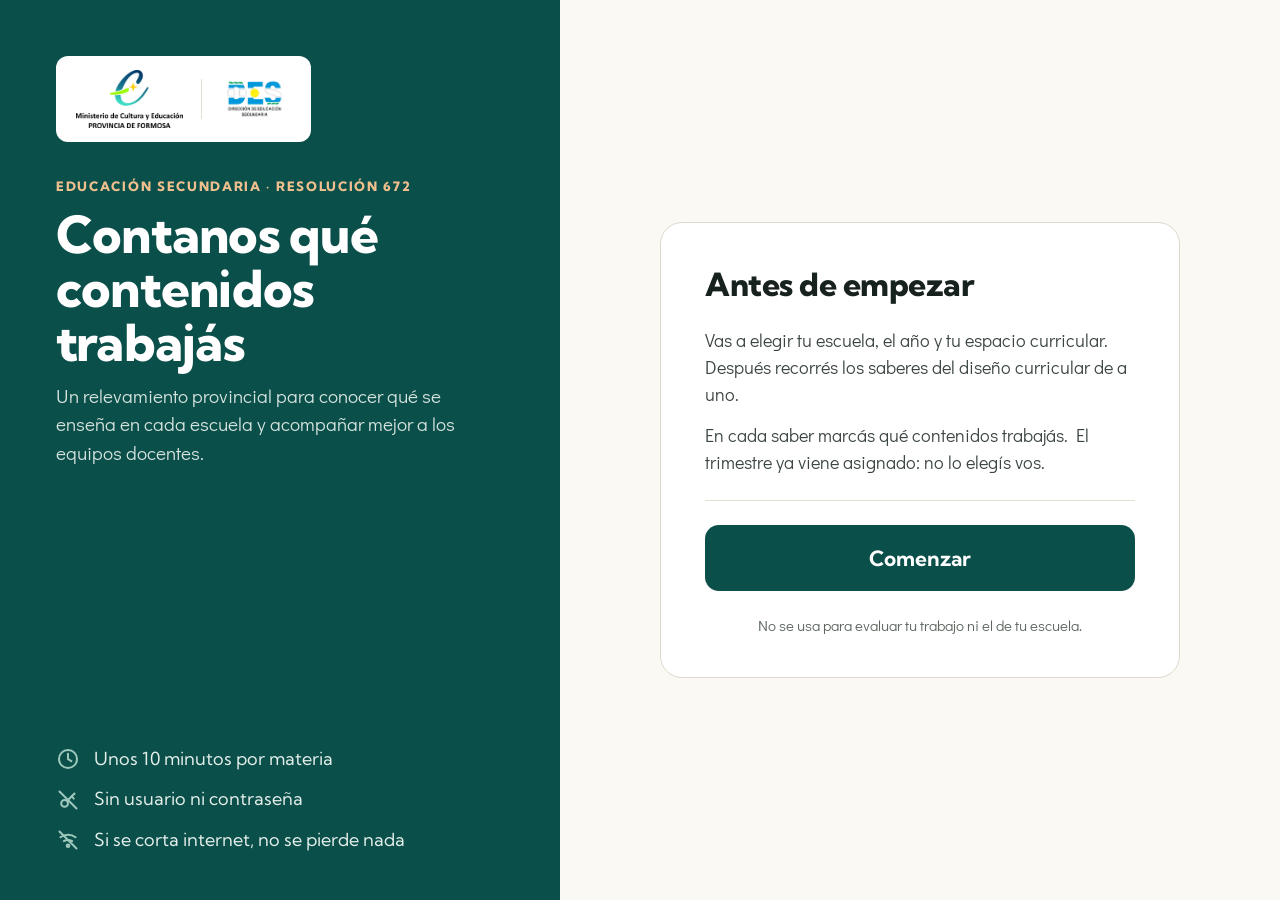
==== index.html @ 185cf093 "Formulario del docente: flujo completo, sistema visual y envío a Supabase Trece pantallas en HTML/CS" ====
<!doctype html>
<html lang="es">
<head>
  <meta charset="utf-8">
  <meta name="viewport" content="width=device-width, initial-scale=1, viewport-fit=cover">
  <meta name="theme-color" content="#0B4F4A">
  <meta name="description" content="Relevamiento curricular del Ciclo Básico — Provincia de Formosa. Contanos qué contenidos trabajás en tu materia.">
  <title>Relevamiento curricular — Formosa</title>
  <link rel="stylesheet" href="assets/estilos.css">
</head>
<body>
  <main id="app" aria-live="polite">
    <div class="cargando">Cargando el diseño curricular…</div>
  </main>

  <noscript>
    <div class="cargando">Para completar el relevamiento hay que tener JavaScript activado en el navegador.</div>
  </noscript>

  <script src="assets/normalizar.js"></script>
  <script src="assets/catalogo.js"></script>
  <script src="assets/supabase.js"></script>
  <script src="assets/formulario.js"></script>
</body>
</html>
---- assets/estilos.css ----
/* ============================================================================
   Relevamiento Curricular — Formosa · Estilos compartidos
   Sistema visual tomado del canvas de diseño: tres tipografías, tres trabajos.
   Pensado para pantallas viejas y para usarse afuera, con sol.
   ============================================================================ */

/* ---------- Tipografías embebidas (se ven igual sin conexión) ---------- */

@font-face {
  font-family: 'Kumbh Sans';
  src: url(fuentes/kumbh-sans-latin.woff2) format('woff2');
  font-weight: 100 900;
  font-style: normal;
  font-display: swap;
  unicode-range: U+0000-00FF, U+0131, U+0152-0153, U+02BB-02BC, U+02C6, U+02DA, U+02DC, U+0304, U+0308, U+0329, U+2000-206F, U+20AC, U+2122, U+2191, U+2193, U+2212, U+2215, U+FEFF, U+FFFD;
}
@font-face {
  font-family: 'Kumbh Sans';
  src: url(fuentes/kumbh-sans-latin-ext.woff2) format('woff2');
  font-weight: 100 900;
  font-style: normal;
  font-display: swap;
  unicode-range: U+0100-02BA, U+02BD-02C5, U+02C7-02CC, U+02CE-02D7, U+02DD-02FF, U+0304, U+0308, U+0329, U+1D00-1DBF, U+1E00-1E9F, U+1EF2-1EFF, U+2020, U+20A0-20AB, U+20AD-20C0, U+2113, U+2C60-2C7F, U+A720-A7FF;
}
@font-face {
  font-family: 'Didact Gothic';
  src: url(fuentes/didact-gothic-latin.woff2) format('woff2');
  font-weight: 400;
  font-style: normal;
  font-display: swap;
  unicode-range: U+0000-00FF, U+0131, U+0152-0153, U+02BB-02BC, U+02C6, U+02DA, U+02DC, U+0304, U+0308, U+0329, U+2000-206F, U+20AC, U+2122, U+2191, U+2193, U+2212, U+2215, U+FEFF, U+FFFD;
}
@font-face {
  font-family: 'Didact Gothic';
  src: url(fuentes/didact-gothic-latin-ext.woff2) format('woff2');
  font-weight: 400;
  font-style: normal;
  font-display: swap;
  unicode-range: U+0100-02BA, U+02BD-02C5, U+02C7-02CC, U+02CE-02D7, U+02DD-02FF, U+0304, U+0308, U+0329, U+1D00-1DBF, U+1E00-1E9F, U+1EF2-1EFF, U+2020, U+20A0-20AB, U+20AD-20C0, U+2113, U+2C60-2C7F, U+A720-A7FF;
}
@font-face {
  font-family: 'Noto Serif Ahom';
  src: url(fuentes/noto-serif-ahom-latin.woff2) format('woff2');
  font-weight: 400;
  font-style: normal;
  font-display: swap;
  unicode-range: U+0000-00FF, U+0131, U+0152-0153, U+02BB-02BC, U+02C6, U+02DA, U+02DC, U+0304, U+0308, U+0329, U+2000-206F, U+20AC, U+2122, U+2191, U+2193, U+2212, U+2215, U+FEFF, U+FFFD;
}
@font-face {
  font-family: 'Noto Serif Ahom';
  src: url(fuentes/noto-serif-ahom-latin-ext.woff2) format('woff2');
  font-weight: 400;
  font-style: normal;
  font-display: swap;
  unicode-range: U+0100-02BA, U+02BD-02C5, U+02C7-02CC, U+02CE-02D7, U+02DD-02FF, U+0304, U+0308, U+0329, U+1D00-1DBF, U+1E00-1E9F, U+1EF2-1EFF, U+2020, U+20A0-20AB, U+20AD-20C0, U+2113, U+2C60-2C7F, U+A720-A7FF;
}

/* ---------- Tokens ---------- */

:root {
  /* Color */
  --verde: #0B4F4A;            /* barra superior, botón principal, selección */
  --verde-profundo: #083A36;   /* presionado y foco */
  --verde-suave: #E9F0ED;      /* fondos de contexto */
  --verde-suave-2: #E9F1EE;
  --verde-medio: #9FC2BA;      /* tramo completado */
  --verde-texto: #123A33;
  --ladrillo: #B14A12;         /* solo para lo que viene del diseño curricular */
  --ocre: #7A4E00;             /* lo que agrega el docente */
  --ocre-fondo: #FBEFD2;
  --ocre-borde: #DFC489;
  --ocre-ficha: #FFFDF5;
  --ocre-fila: #FDF6E6;
  --papel: #FBF9F4;            /* fondo de todas las pantallas */
  --blanco: #FFFFFF;           /* tarjetas */
  --tinta: #17211E;            /* texto principal */
  --tinta-2: #3B453F;          /* texto de explicaciones */
  --gris: #5C665F;             /* ayuda, 5,7:1 sobre papel */
  --gris-2: #4A544E;
  --borde: #DED9CC;
  --borde-suave: #E6E1D4;
  --borde-campo: #D3CDBF;
  --pista: #E4DFD3;            /* pista de la barra de progreso y separadores */
  --separador: #E3DFD3;
  --linea: #F0ECE1;
  --linea-2: #EDE8DC;
  --crema: #F3F0E7;
  --crema-2: #F4F1E8;
  --crema-3: #F6F3EA;
  --crema-4: #F1EEE5;
  --resaltado: #FBE6C4;
  --velo: rgba(18, 28, 25, 0.62);
  --cabecera-etiqueta: #EFC08E;
  --cabecera-bajada: #D5E3DE;
  --cabecera-sub: #C9DCD6;

  /* Tipografía */
  --ui: 'Kumbh Sans', 'Segoe UI', system-ui, sans-serif;
  --texto: 'Didact Gothic', 'Segoe UI', system-ui, sans-serif;
  --serif: 'Noto Serif Ahom', Georgia, serif;

  /* Medidas */
  --radio: 14px;
  --radio-campo: 12px;
  --toque: 44px;
  --lateral: 24px;
}

/* ---------- Base ---------- */

*, *::before, *::after { box-sizing: border-box; }

html { -webkit-text-size-adjust: 100%; }

body {
  margin: 0;
  min-height: 100vh;
  min-height: 100dvh;
  background: var(--papel);
  color: var(--tinta);
  font-family: var(--ui);
  font-size: 17px;
  line-height: 1.35;
  -webkit-font-smoothing: antialiased;
}

a { color: var(--verde); }
a:hover { color: var(--verde-profundo); }

button, input, select {
  font-family: inherit;
  color: inherit;
}

h1, h2, h3, p { margin: 0; }

strong { font-weight: 700; }

/* Foco visible con teclado, discreto con el dedo */
:focus-visible {
  outline: 3px solid var(--verde-profundo);
  outline-offset: 2px;
}
:focus:not(:focus-visible) { outline: none; }

.oculto-visual {
  position: absolute;
  width: 1px;
  height: 1px;
  overflow: hidden;
  clip: rect(0 0 0 0);
  white-space: nowrap;
}

/* ---------- Estructura de pantalla ---------- */

#app {
  min-height: 100vh;
  min-height: 100dvh;
  display: flex;
  flex-direction: column;
}

.pantalla {
  flex-grow: 1;
  display: flex;
  flex-direction: column;
  width: 100%;
  background: var(--papel);
}

.cuerpo {
  flex-grow: 1;
  display: flex;
  flex-direction: column;
  gap: 18px;
  padding: 8px var(--lateral) 26px;
  width: 100%;
}

.espaciador { flex-grow: 1; }

.columna { display: flex; flex-direction: column; }
.columna--10 { gap: 10px; }
.columna--12 { gap: 12px; }
.columna--14 { gap: 14px; }
.columna--16 { gap: 16px; }
.columna--18 { gap: 18px; }
.columna--20 { gap: 20px; }
.columna--22 { gap: 22px; }

/* ---------- Cabecera institucional ---------- */

.cabecera {
  display: flex;
  align-items: center;
  gap: 11px;
  height: 48px;
  padding: 0 18px;
  background: var(--blanco);
  border-bottom: 2px solid var(--verde);
  flex-shrink: 0;
}
.cabecera__marca { display: flex; align-items: center; gap: 11px; min-width: 0; }
.cabecera__logo { height: 30px; width: auto; display: block; }
.cabecera__logo--secundaria { height: 22px; }
.cabecera__separador { width: 1px; height: 22px; background: var(--separador); }
.cabecera__rotulo {
  margin-left: auto;
  font-size: 10px;
  font-weight: 700;
  letter-spacing: 0.11em;
  color: var(--gris);
  text-transform: uppercase;
  white-space: nowrap;
}
.cabecera__contexto { display: none; }

/* Subcabecera: volver + paso */
.subcabecera {
  display: flex;
  align-items: center;
  justify-content: space-between;
  height: 58px;
  padding: 0 16px 0 12px;
  flex-shrink: 0;
}
.volver {
  display: inline-flex;
  align-items: center;
  gap: 6px;
  height: var(--toque);
  padding: 0 8px;
  border: none;
  border-radius: 10px;
  background: transparent;
  color: var(--verde);
  font-size: 17px;
  font-weight: 700;
  cursor: pointer;
}
.volver:active { color: var(--verde-profundo); }
.paso {
  font-size: 15px;
  font-weight: 600;
  color: var(--gris);
}

/* ---------- Tipografía ---------- */

.titulo {
  font-family: var(--ui);
  font-size: 30px;
  font-weight: 800;
  line-height: 1.12;
  letter-spacing: -0.015em;
  text-wrap: pretty;
}
.titulo--28 { font-size: 28px; line-height: 1.14; }
.titulo--29 { font-size: 29px; }
.titulo--grande { font-size: 41.5px; line-height: 1.05; letter-spacing: -0.01em; }
.titulo--grande-2 { font-size: 39.5px; line-height: 1.05; }

.subtitulo {
  font-family: var(--ui);
  font-size: 24.5px;
  font-weight: 800;
  line-height: 1.15;
  letter-spacing: -0.015em;
}

.bajada {
  font-family: var(--texto);
  font-size: 17px;
  line-height: 1.45;
  color: var(--tinta-2);
}
.bajada--16 { font-size: 16.5px; }

.ayuda {
  font-family: var(--texto);
  font-size: 15px;
  line-height: 1.45;
  color: var(--gris);
}
.ayuda--centrada { text-align: center; }
.ayuda--14 { font-size: 14.5px; line-height: 1.4; }

.etiqueta {
  font-family: var(--ui);
  font-size: 11.5px;
  font-weight: 800;
  letter-spacing: 0.12em;
  text-transform: uppercase;
  color: var(--gris);
}
.etiqueta--ladrillo { color: var(--ladrillo); }
.etiqueta--verde { color: var(--verde); letter-spacing: 0.09em; }
.etiqueta--tal-cual { text-transform: none; }
.etiqueta--12 { font-size: 12px; letter-spacing: 0.11em; }

.contexto {
  font-size: 15px;
  font-weight: 600;
  color: var(--gris);
}

.nota-guardado {
  display: flex;
  align-items: center;
  justify-content: center;
  gap: 7px;
  font-size: 14px;
  color: var(--gris);
  text-align: center;
}
.nota-guardado svg { flex-shrink: 0; }
.nota-guardado span { text-wrap: balance; }

/* ---------- Botones ---------- */

.boton {
  display: flex;
  align-items: center;
  justify-content: center;
  gap: 10px;
  width: 100%;
  border: none;
  border-radius: var(--radio);
  font-family: var(--ui);
  font-weight: 700;
  text-decoration: none;
  cursor: pointer;
  -webkit-tap-highlight-color: transparent;
  transition: background-color .12s, color .12s, border-color .12s;
}
.boton:disabled { cursor: progress; opacity: .75; }

.boton--primario {
  height: 68px;
  background: var(--verde);
  color: var(--blanco);
  font-size: 22px;
}
.boton--primario:hover { background: var(--verde-profundo); color: var(--blanco); }
.boton--primario:active { background: var(--verde-profundo); }
.boton--primario.boton--21 { font-size: 21px; }
.boton--primario.boton--66 { height: 66px; font-size: 20px; }

.boton--secundario {
  height: 62px;
  background: var(--blanco);
  border: 2px solid var(--verde);
  color: var(--verde);
  font-size: 19px;
}
.boton--secundario:hover { background: var(--verde-suave); color: var(--verde-profundo); }
.boton--secundario:active { background: var(--verde-suave); }

.boton--terciario {
  height: 62px;
  background: var(--blanco);
  border: 1.5px solid var(--borde-campo);
  color: var(--tinta-2);
  font-size: 19px;
}
.boton--terciario:hover { background: var(--crema-4); }

.boton--enlace {
  height: 48px;
  background: transparent;
  color: var(--verde);
  font-size: 17px;
  text-decoration: underline;
  text-underline-offset: 4px;
}
.boton--enlace:hover { color: var(--verde-profundo); }

.enlace {
  display: inline-flex;
  align-items: center;
  height: var(--toque);
  padding: 0;
  border: none;
  background: transparent;
  color: var(--verde);
  font-family: var(--ui);
  font-size: 16px;
  font-weight: 700;
  text-decoration: underline;
  text-underline-offset: 4px;
  cursor: pointer;
  flex-shrink: 0;
}

/* Botón de opción con subtexto (confirmación) */
.boton-opcion {
  display: flex;
  align-items: center;
  gap: 14px;
  width: 100%;
  padding: 16px 18px;
  border-radius: var(--radio);
  border: none;
  text-align: left;
  cursor: pointer;
  font-family: var(--ui);
}
.boton-opcion__textos { display: flex; flex-direction: column; gap: 3px; flex-grow: 1; }
.boton-opcion__titulo { font-size: 20px; font-weight: 700; }
.boton-opcion__sub { font-size: 14.5px; }
.boton-opcion--primario { background: var(--verde); color: var(--blanco); }
.boton-opcion--primario .boton-opcion__sub { color: var(--cabecera-sub); }
.boton-opcion--primario:hover { background: var(--verde-profundo); }
.boton-opcion--secundario { background: var(--blanco); border: 2px solid var(--verde); color: var(--verde); }
.boton-opcion--secundario .boton-opcion__sub { color: var(--tinta-2); }
.boton-opcion--secundario:hover { background: var(--verde-suave); }
.boton-opcion svg { flex-shrink: 0; }

/* ---------- Campos ---------- */

.campo { display: flex; flex-direction: column; gap: 8px; }
.campo--10 { gap: 10px; }
.campo__etiqueta {
  font-size: 16px;
  font-weight: 700;
  color: var(--tinta-2);
}
.campo__etiqueta--grande {
  font-size: 20px;
  line-height: 1.25;
  color: var(--tinta);
}

.entrada {
  width: 100%;
  height: 64px;
  border: 2px solid var(--borde-campo);
  border-radius: var(--radio-campo);
  background: var(--blanco);
  padding: 0 16px;
  font-size: 20px;
  color: var(--tinta);
  -webkit-appearance: none;
  appearance: none;
}
.entrada:focus { border-color: var(--verde); outline: none; }
.entrada--select {
  padding-right: 48px;
  background-image: url("data:image/svg+xml,%3Csvg xmlns='http://www.w3.org/2000/svg' width='22' height='22' viewBox='0 0 24 24' fill='none' stroke='%230B4F4A' stroke-width='2.4' stroke-linecap='round' stroke-linejoin='round'%3E%3Cpath d='M6 9l6 6 6-6'/%3E%3C/svg%3E");
  background-repeat: no-repeat;
  background-position: right 14px center;
}

/* Campo con ícono adentro (buscador, contenido) */
.entrada-icono {
  display: flex;
  align-items: center;
  gap: 10px;
  height: 64px;
  border: 2px solid var(--borde-campo);
  border-radius: var(--radio-campo);
  background: var(--blanco);
  padding: 0 14px;
}
.entrada-icono--activa,
.entrada-icono:focus-within { border-color: var(--verde); }
.entrada-icono:focus-within svg { stroke: var(--verde); }
.entrada-icono--con-borrar { padding-right: 8px; }
.entrada-icono--60 { height: 60px; }
.entrada-icono > svg { flex-shrink: 0; }
.entrada-icono__input {
  flex-grow: 1;
  min-width: 0;
  border: none;
  outline: none;
  background: transparent;
  font-size: 20px;
  color: var(--tinta);
  padding: 0;
}
.entrada-icono__input::placeholder { color: var(--gris); opacity: 1; }
.entrada-icono__input--19 { font-size: 19px; }
.entrada-icono__input--18 { font-size: 18px; }
.entrada-icono__input--activa { font-weight: 600; }
.entrada-icono__input::-webkit-search-cancel-button { -webkit-appearance: none; display: none; }

.boton-icono {
  width: var(--toque);
  height: var(--toque);
  flex-shrink: 0;
  display: flex;
  align-items: center;
  justify-content: center;
  border: none;
  border-radius: 10px;
  background: transparent;
  cursor: pointer;
}
.boton-icono--relleno { background: var(--crema-4); }
.boton-icono:hover { background: var(--crema-4); }

.error-campo {
  font-family: var(--texto);
  font-size: 15px;
  line-height: 1.45;
  color: var(--ladrillo);
}

/* ---------- Tarjetas y opciones ---------- */

.tarjeta {
  background: var(--blanco);
  border: 1.5px solid var(--borde);
  border-radius: var(--radio);
  padding: 14px 16px;
}
.tarjeta--suave { border-color: var(--borde-suave); }
.tarjeta--16 { padding: 16px; border-radius: 16px; }

.opcion {
  display: flex;
  align-items: center;
  gap: 12px;
  width: 100%;
  padding: 15px 18px;
  background: var(--blanco);
  border: 1.5px solid var(--borde);
  border-radius: var(--radio);
  color: var(--tinta);
  text-align: left;
  text-decoration: none;
  cursor: pointer;
  font-family: var(--ui);
  -webkit-tap-highlight-color: transparent;
}
.opcion:hover { border-color: var(--verde); }
.opcion:active { background: var(--verde-suave); border-color: var(--verde); }
.opcion--seleccionada { border: 2px solid var(--verde); }
.opcion > svg { flex-shrink: 0; }
.opcion__textos { display: flex; flex-direction: column; gap: 5px; flex-grow: 1; min-width: 0; }
.opcion__titulo { font-size: 19px; font-weight: 700; line-height: 1.2; }
.opcion__titulo--20 { font-size: 20px; }
.opcion__sub { font-size: 14.5px; color: var(--gris); line-height: 1.35; }
.opcion__sub--15 { font-size: 15px; line-height: 1.3; }
.opcion--alta { height: 76px; padding: 0 20px; font-size: 20px; font-weight: 700; }
.opcion--escuela { padding: 16px; }
.opcion--escuela .opcion__titulo { line-height: 1.25; }

.opcion-anio {
  display: flex;
  align-items: center;
  gap: 16px;
  width: 100%;
  height: 100px;
  padding: 0 22px;
  background: var(--blanco);
  border: 1.5px solid var(--borde);
  border-radius: 16px;
  color: var(--tinta);
  cursor: pointer;
  font-family: var(--ui);
  text-align: left;
}
.opcion-anio:hover { border-color: var(--verde); }
.opcion-anio:active { background: var(--verde-suave); }
.opcion-anio__numero {
  font-size: 39.5px;
  font-weight: 800;
  color: var(--verde);
  line-height: 1;
  letter-spacing: -0.015em;
}
.opcion-anio__texto { font-size: 22px; font-weight: 600; }
.opcion-anio > svg { margin-left: auto; flex-shrink: 0; }

.grilla-2 {
  display: grid;
  grid-template-columns: repeat(2, minmax(0, 1fr));
  gap: 10px;
}

.chip-boton {
  display: flex;
  align-items: center;
  justify-content: center;
  height: 56px;
  padding: 0 8px;
  background: var(--blanco);
  border: 1.5px solid var(--borde);
  border-radius: var(--radio-campo);
  font-family: var(--ui);
  font-size: 17px;
  font-weight: 600;
  color: var(--tinta);
  text-align: center;
  line-height: 1.2;
  cursor: pointer;
}
.chip-boton:hover { border-color: var(--verde); }
.chip-boton:active { background: var(--verde-suave); }
.chip-boton--seleccionado { border: 2px solid var(--verde); }
.chip-boton--60 { height: 60px; background: var(--crema-2); }

/* Grupo (Educación Artística) */
.grupo-espacios {
  background: var(--blanco);
  border: 1.5px solid var(--borde);
  border-radius: var(--radio);
  padding: 16px;
}
.grupo-espacios__titulo { font-size: 20px; font-weight: 700; line-height: 1.2; }
.grupo-espacios__sub { font-size: 14.5px; color: var(--gris); margin-top: 4px; margin-bottom: 14px; }

/* Aviso en caja */
.aviso {
  font-family: var(--texto);
  padding: 14px 16px;
  background: var(--crema);
  border-radius: var(--radio-campo);
  font-size: 15px;
  line-height: 1.45;
  color: var(--tinta-2);
}
.aviso--error {
  background: var(--ocre-fondo);
  border: 1.5px solid var(--ocre-borde);
  color: var(--ocre);
}

/* Contexto de escuela (banda verde clara con ícono) */
.banda-contexto {
  display: flex;
  align-items: center;
  gap: 10px;
  padding: 12px 14px;
  background: var(--verde-suave);
  border-radius: var(--radio-campo);
  font-size: 15px;
  font-weight: 600;
  line-height: 1.3;
  color: var(--verde-texto);
}
.banda-contexto svg { flex-shrink: 0; }

/* ---------- Bienvenida ---------- */

.bienvenida__hero {
  background: var(--verde);
  color: var(--blanco);
  padding: 26px 24px 30px;
  display: flex;
  flex-direction: column;
  gap: 22px;
  flex-shrink: 0;
}
.bienvenida__logos {
  display: flex;
  align-items: center;
  gap: 14px;
  align-self: flex-start;
  background: var(--blanco);
  border-radius: 12px;
  padding: 12px 16px;
}
.bienvenida__logos img { height: 50px; width: auto; display: block; }
.bienvenida__logos img.logo--secundaria { height: 40px; }
.bienvenida__logos .cabecera__separador { height: 34px; }
.bienvenida__etiqueta { color: var(--cabecera-etiqueta); letter-spacing: 0.12em; }
.bienvenida__titulo {
  font-size: 32px;
  font-weight: 800;
  line-height: 1.1;
  letter-spacing: -0.015em;
  text-wrap: pretty;
}
.bienvenida__bajada { color: var(--cabecera-bajada); }
.bienvenida__cuerpo { padding: 26px 24px; gap: 24px; }
.bienvenida__items { display: flex; flex-direction: column; gap: 16px; }
.bienvenida__item { display: flex; align-items: center; gap: 14px; font-size: 17px; line-height: 1.35; }
.bienvenida__icono {
  width: 46px;
  height: 46px;
  border-radius: 50%;
  background: #E3EDE9;
  display: flex;
  align-items: center;
  justify-content: center;
  flex-shrink: 0;
}
.bienvenida__panel { display: none; }

/* ---------- Escuela ---------- */

.contador-resultados { font-size: 15px; color: var(--gris); }
.resultados { display: flex; flex-direction: column; gap: 10px; }
.resultados__departamento { margin-top: 6px; }
.resultados__departamento:first-child { margin-top: 0; }
mark.coincidencia {
  background: var(--resaltado);
  color: var(--tinta);
  border-radius: 3px;
  padding: 0 2px;
}

/* ---------- Progreso ---------- */

.progreso { display: flex; flex-direction: column; gap: 7px; }
.progreso__fila {
  display: flex;
  align-items: baseline;
  justify-content: space-between;
  gap: 10px;
}
.progreso__actual { font-size: 17px; font-weight: 700; }
.progreso__faltan { font-size: 13.5px; color: var(--gris); }
.progreso__pista { height: 8px; border-radius: 4px; background: var(--pista); overflow: hidden; }
.progreso__barra { height: 8px; border-radius: 4px; background: var(--verde); transition: width .25s ease; }

/* Tres tramos (pantallas de trimestre) */
.tramos { display: flex; gap: 8px; }
.tramos__tramo { flex: 1 1 0; display: flex; flex-direction: column; gap: 7px; }
.tramos__barra { height: 6px; border-radius: 3px; background: var(--pista); }
.tramos__nombre { display: flex; align-items: center; gap: 4px; font-size: 12px; font-weight: 600; color: var(--gris); }
.tramos__tramo--actual .tramos__barra { background: var(--verde); }
.tramos__tramo--actual .tramos__nombre { font-weight: 800; color: var(--verde); }
.tramos__tramo--listo .tramos__barra { background: var(--verde-medio); }
.tramos__tramo--listo .tramos__nombre { color: var(--verde); }

.tramo__centro {
  flex-grow: 1;
  display: flex;
  flex-direction: column;
  justify-content: center;
  gap: 18px;
}
.tramo__cantidad { display: flex; align-items: baseline; gap: 10px; }
.tramo__numero {
  font-size: 37.5px;
  font-weight: 800;
  color: var(--verde);
  line-height: 1;
  letter-spacing: -0.015em;
}
.tramo__numero--35 { font-size: 35.5px; }
.tramo__texto { font-size: 21px; font-weight: 600; }

.tramo-listo {
  display: flex;
  align-items: center;
  gap: 14px;
  padding: 16px;
  background: var(--verde-suave-2);
  border-radius: var(--radio);
}
.tramo-listo__icono {
  width: 46px;
  height: 46px;
  border-radius: 50%;
  background: var(--verde);
  display: flex;
  align-items: center;
  justify-content: center;
  flex-shrink: 0;
}
.tramo-listo__titulo { font-size: 18px; font-weight: 700; line-height: 1.25; }
.tramo-listo__sub { font-size: 15px; color: var(--tinta-2); margin-top: 3px; }

/* ---------- Saber ---------- */

.saber {
  background: var(--blanco);
  border: 1.5px solid var(--borde-suave);
  border-radius: 16px;
  padding: 18px;
}
.saber--compacto { padding: 16px; }
.saber__eje {
  font-size: 11.5px;
  font-weight: 800;
  letter-spacing: 0.1em;
  text-transform: uppercase;
  color: var(--ladrillo);
  line-height: 1.45;
  margin-bottom: 10px;
}
.saber--compacto .saber__eje { margin-bottom: 8px; }
.saber__texto {
  font-family: var(--serif);
  font-size: 20.5px;
  font-weight: 400;
  line-height: 1.38;
  text-wrap: pretty;
}
.saber--compacto .saber__texto { font-size: 18.5px; line-height: 1.36; }

.caja-ayuda {
  font-family: var(--texto);
  border: 1.5px dashed var(--borde-campo);
  border-radius: var(--radio-campo);
  background: var(--crema-3);
  padding: 18px;
  font-size: 16px;
  line-height: 1.5;
  color: var(--tinta-2);
}

.conteo-contenidos { font-size: 16px; font-weight: 700; }

/* Autocompletado */
.campo-contenido { position: relative; }
.sugerencias {
  border: 1.5px solid var(--borde-campo);
  border-radius: var(--radio-campo);
  background: var(--blanco);
  overflow: hidden;
  box-shadow: 0 10px 24px rgba(23, 33, 30, 0.10);
}
.sugerencias__titulo {
  padding: 10px 14px;
  background: var(--crema-2);
  font-size: 11px;
  font-weight: 800;
  letter-spacing: 0.11em;
  text-transform: uppercase;
  color: var(--gris-2);
}
.sugerencia {
  display: flex;
  align-items: flex-start;
  gap: 12px;
  width: 100%;
  text-align: left;
  padding: 15px 14px;
  border: none;
  border-bottom: 1px solid var(--linea-2);
  background: var(--blanco);
  font-family: var(--ui);
  cursor: pointer;
}
.sugerencia:hover, .sugerencia--activa { background: var(--crema-3); }
.sugerencia > svg { flex-shrink: 0; margin-top: 2px; }
.sugerencia__texto { font-size: 16.5px; line-height: 1.38; color: var(--tinta); }
.sugerencia__texto strong { font-weight: 800; }
.sugerencia--libre { background: var(--ocre-fila); border-bottom: none; }
.sugerencia--libre:hover, .sugerencia--libre.sugerencia--activa { background: var(--ocre-fondo); }
.sugerencia__libre { display: flex; flex-direction: column; gap: 3px; }
.sugerencia__libre-titulo { font-size: 16.5px; font-weight: 800; color: var(--ocre); }
.sugerencia__libre-texto { font-size: 16px; line-height: 1.35; color: var(--tinta-2); }

/* Fichas de contenido */
.fichas { display: flex; flex-direction: column; gap: 12px; }
.ficha {
  display: flex;
  align-items: center;
  gap: 8px;
  background: var(--blanco);
  border: 1.5px solid var(--borde-suave);
  border-radius: var(--radio);
  padding: 14px 8px 14px 16px;
}
.ficha__texto { flex-grow: 1; font-size: 17px; line-height: 1.35; }
.ficha--libre {
  background: var(--ocre-ficha);
  border: 1.5px dashed var(--ocre-borde);
  padding: 12px 8px 14px 16px;
  align-items: flex-start;
}
.ficha__cuerpo { flex-grow: 1; }
.chip-libre {
  display: inline-flex;
  align-items: center;
  height: 22px;
  padding: 0 8px;
  border-radius: 6px;
  background: var(--ocre-fondo);
  font-size: 10.5px;
  font-weight: 800;
  letter-spacing: 0.08em;
  text-transform: uppercase;
  color: var(--ocre);
  margin-bottom: 6px;
}

/* Hoja inferior (No trabajo este saber) */
.velo {
  position: fixed;
  inset: 0;
  background: var(--velo);
  z-index: 20;
}
.hoja {
  position: fixed;
  left: 0;
  right: 0;
  bottom: 0;
  z-index: 21;
  background: var(--blanco);
  border-radius: 22px 22px 0 0;
  padding: 26px 24px calc(28px + env(safe-area-inset-bottom, 0px));
  display: flex;
  flex-direction: column;
  gap: 16px;
  max-width: 560px;
  margin: 0 auto;
}
.hoja__asa { width: 48px; height: 5px; border-radius: 3px; background: var(--borde); align-self: center; }
.hoja__titulo { font-size: 25.5px; font-weight: 800; line-height: 1.15; letter-spacing: -0.015em; }
.hoja__botones { display: flex; flex-direction: column; gap: 12px; margin-top: 2px; }

/* ---------- Resumen ---------- */

.resumen-trimestre { display: flex; flex-direction: column; gap: 10px; }
.resumen-trimestre__cabecera {
  display: flex;
  align-items: baseline;
  justify-content: space-between;
  gap: 10px;
  background: var(--verde-suave-2);
  border-radius: 10px;
  padding: 9px 12px;
}
.resumen-trimestre__nombre {
  font-size: 12.5px;
  font-weight: 800;
  letter-spacing: 0.08em;
  color: var(--verde);
}
.resumen-trimestre__conteo { font-size: 13px; color: var(--tinta-2); font-variant-numeric: tabular-nums; }
.resumen-trimestre__nota { font-size: 14.5px; color: var(--gris); padding-left: 2px; }

.resumen-saber {
  background: var(--blanco);
  border: 1.5px solid var(--borde-suave);
  border-radius: var(--radio);
  padding: 14px 16px;
}
.resumen-saber__fila {
  display: flex;
  align-items: center;
  justify-content: space-between;
  gap: 10px;
}
.resumen-saber__rotulo {
  font-size: 13.5px;
  font-weight: 700;
  color: var(--gris);
  text-transform: uppercase;
  letter-spacing: 0.02em;
}
.resumen-saber__texto {
  font-family: var(--serif);
  font-size: 17px;
  line-height: 1.35;
  margin-bottom: 4px;
}
.resumen-saber__texto--solo { margin-bottom: 10px; }
.resumen-saber__contenido {
  font-size: 16px;
  line-height: 1.35;
  padding: 9px 0;
  border-top: 1px solid var(--linea);
}
.resumen-saber__contenido:last-child { padding-bottom: 0; }
.resumen-saber__libre {
  font-size: 13px;
  font-weight: 700;
  color: var(--ocre);
  margin-top: 3px;
}
.chip-no-trabajado {
  display: inline-flex;
  align-items: center;
  height: 28px;
  padding: 0 10px;
  border-radius: 7px;
  background: var(--crema-4);
  border: 1px solid var(--borde);
  font-size: 13.5px;
  font-weight: 700;
  color: var(--gris-2);
}

.resumen-escuela {
  display: flex;
  align-items: center;
  gap: 12px;
}
.resumen-escuela__textos { display: flex; flex-direction: column; gap: 4px; flex-grow: 1; min-width: 0; }
.resumen-escuela__nombre { font-size: 16.5px; font-weight: 700; line-height: 1.3; }
.resumen-escuela__sub { font-size: 15px; color: var(--gris); }

.resumen__acciones { display: none; }

/* ---------- Confirmación ---------- */

.confirmacion__cabeza {
  display: flex;
  flex-direction: column;
  align-items: center;
  gap: 16px;
  text-align: center;
}
.confirmacion__icono {
  width: 76px;
  height: 76px;
  border-radius: 50%;
  background: var(--verde);
  display: flex;
  align-items: center;
  justify-content: center;
}
.confirmacion__materia { font-size: 17px; font-weight: 700; line-height: 1.3; }
.confirmacion__escuela { font-size: 15px; color: var(--gris); line-height: 1.35; }
.linea-separadora { height: 1px; background: var(--pista); }

.banda-prueba {
  font-family: var(--texto);
  text-align: center;
  padding: 10px 14px;
  background: var(--ocre-fondo);
  border: 1.5px dashed var(--ocre-borde);
  border-radius: 10px;
  font-size: 14px;
  color: var(--ocre);
}

/* Pantalla de carga: en móvil una sola columna; en escritorio, lateral + columna */
.carga { flex-grow: 1; display: flex; flex-direction: column; }
.carga__principal { flex-grow: 1; display: flex; flex-direction: column; min-width: 0; }

/* Lo que solo existe en una de las dos versiones del diseño.
   Va al final para ganarle a las reglas de cada componente. */
.solo-escritorio { display: none; }

/* ---------- Escritorio ---------- */

.lateral { display: none; }

@media (min-width: 1024px) {
  body { font-size: 17px; }

  .solo-movil { display: none !important; }
  span.solo-escritorio { display: inline; }
  div.solo-escritorio { display: block; }
  .bienvenida__items.solo-escritorio, .bienvenida__panel.solo-escritorio, .boton.solo-escritorio { display: flex; }

  /* Cabecera grande */
  .cabecera {
    height: 88px;
    padding: 0 28px;
    gap: 18px;
    border-bottom-width: 3px;
    justify-content: space-between;
  }
  .cabecera__marca { display: flex; align-items: center; gap: 18px; }
  .cabecera__logo { height: 60px; }
  .cabecera__logo--secundaria { height: 46px; }
  .cabecera__separador { height: 40px; }
  .cabecera__rotulo { display: none; }
  .cabecera__contexto {
    display: block;
    font-size: 15.5px;
    font-weight: 600;
    color: #55605A;
    white-space: nowrap;
    overflow: hidden;
    text-overflow: ellipsis;
  }

  /* Columna centrada para las pantallas cortas */
  .pantalla--centrada .subcabecera,
  .pantalla--centrada .cuerpo {
    width: 100%;
    max-width: 560px;
    margin: 0 auto;
  }
  .pantalla--centrada .subcabecera { margin-top: 18px; }
  .pantalla--centrada .cuerpo { flex-grow: 0; padding-bottom: 60px; }

  /* Bienvenida a dos columnas */
  .pantalla--bienvenida { flex-direction: row; }
  .bienvenida__hero {
    width: 560px;
    flex-shrink: 0;
    padding: 56px 56px 48px;
    gap: 36px;
    min-height: 100vh;
    min-height: 100dvh;
  }
  .bienvenida__logos { gap: 18px; padding: 14px 20px; }
  .bienvenida__logos img { height: 58px; }
  .bienvenida__logos img.logo--secundaria { height: 46px; }
  .bienvenida__logos .cabecera__separador { height: 40px; }
  .bienvenida__etiqueta { font-size: 13px; letter-spacing: 0.13em; }
  .bienvenida__titulo { font-size: 51px; line-height: 1.06; }
  .bienvenida__bajada { font-size: 19px; line-height: 1.5; max-width: 420px; }
  .bienvenida__hero .espaciador { flex-grow: 1; }
  .bienvenida__hero .bienvenida__item { font-size: 18px; color: #E4EEEA; }
  .bienvenida__hero .bienvenida__item svg { flex-shrink: 0; }
  .bienvenida__cuerpo {
    flex-grow: 1;
    align-items: center;
    justify-content: center;
    padding: 56px;
  }
  .bienvenida__panel {
    display: flex;
    flex-direction: column;
    gap: 24px;
    width: 100%;
    max-width: 520px;
    background: var(--blanco);
    border: 1.5px solid var(--borde);
    border-radius: 22px;
    padding: 44px 44px 40px;
  }
  .bienvenida__panel h2 { font-size: 32px; font-weight: 800; line-height: 1.12; letter-spacing: -0.015em; }
  .bienvenida__panel .bajada { font-size: 18px; line-height: 1.5; }
  .bienvenida__panel .boton--primario { height: 66px; font-size: 21px; }

  /* Carga con barra lateral (el fondo blanco del lateral cubre toda la altura) */
  .carga {
    flex-direction: row;
    align-items: stretch;
    background: linear-gradient(to right, var(--blanco) 0, var(--blanco) 350px, var(--pista) 350px, var(--pista) 351.5px, transparent 351.5px);
  }
  .pantalla--carga .subcabecera { display: none; }
  .lateral {
    display: flex;
    flex-direction: column;
    gap: 18px;
    width: 350px;
    flex-shrink: 0;
    background: var(--blanco);
    border-right: 1.5px solid var(--pista);
    padding: 24px 22px;
    position: sticky;
    top: 0;
    align-self: flex-start;
    max-height: 100vh;
    overflow-y: auto;
  }
  .carga__principal { min-height: calc(100vh - 88px); }
  /* En el lateral el enunciado se recorta: el completo está en la columna principal */
  .lateral__saber-titulo {
    display: -webkit-box;
    -webkit-line-clamp: 2;
    -webkit-box-orient: vertical;
    overflow: hidden;
  }
  .lateral__saber--actual .lateral__saber-titulo { -webkit-line-clamp: 3; }
  /* Con contenidos cargados, en escritorio la pregunta sigue visible */
  .pantalla--carga .campo__etiqueta.oculto-visual {
    position: static;
    width: auto;
    height: auto;
    overflow: visible;
    clip: auto;
    white-space: normal;
  }
  .lateral .etiqueta--verde { font-size: 11px; }
  .lateral__lista { display: flex; flex-direction: column; gap: 8px; }
  .lateral__saber {
    display: flex;
    align-items: flex-start;
    gap: 10px;
    padding: 11px 14px;
    border-radius: 10px;
    background: var(--crema-3);
    font-size: 15px;
    line-height: 1.3;
    color: var(--tinta);
    text-align: left;
    border: none;
    font-family: var(--ui);
    cursor: pointer;
    width: 100%;
  }
  .lateral__saber svg { flex-shrink: 0; margin-top: 2px; }
  .lateral__saber-sub { font-size: 13px; color: var(--gris); margin-top: 3px; }
  .lateral__saber--actual { background: var(--verde); color: var(--blanco); font-weight: 700; }
  .lateral__saber--actual .lateral__saber-sub { color: #BFD6CF; font-weight: 400; }
  .lateral__saber--pendiente {
    background: transparent;
    border: 1.5px dashed var(--borde);
    color: var(--gris);
    cursor: default;
  }
  .lateral__nota { font-size: 13px; color: var(--gris); padding-left: 2px; }
  .lateral__trimestre {
    display: flex;
    align-items: center;
    justify-content: space-between;
    gap: 10px;
    padding: 11px 14px;
    border-radius: 10px;
    background: var(--crema-4);
    font-size: 13.5px;
    font-weight: 700;
    color: var(--gris);
  }
  .lateral__trimestre span:last-child { font-size: 13px; font-weight: 400; }
  .lateral .nota-guardado { justify-content: flex-start; }

  .pantalla--carga .cuerpo {
    padding: 34px 48px;
    gap: 22px;
  }
  .pantalla--carga .cuerpo > * { max-width: 760px; width: 100%; }
  .pantalla--carga .carga__principal .progreso { display: none; }
  .pantalla--carga .saber { padding: 22px 24px; }
  .pantalla--carga .saber__eje { font-size: 12px; margin-bottom: 10px; }
  .pantalla--carga .saber__texto { font-size: 25px; line-height: 1.36; }
  .pantalla--carga .entrada-icono { height: 62px; padding: 0 16px; gap: 12px; }
  .pantalla--carga .entrada-icono__input { font-size: 18px; }
  .pantalla--carga .ficha { border-radius: 12px; padding: 14px 10px 14px 18px; gap: 16px; }
  .pantalla--carga .ficha--libre { padding: 12px 10px 12px 18px; align-items: center; }
  .pantalla--carga .chip-libre {
    height: auto;
    padding: 0;
    background: transparent;
    font-size: 13px;
    letter-spacing: 0.07em;
    margin: 4px 0 0;
    order: 2;
  }
  .pantalla--carga .ficha__cuerpo { display: flex; flex-direction: column; }
  .pantalla--carga .ficha__cuerpo .ficha__texto { order: 1; }
  .pantalla--carga .acciones-saber {
    display: flex;
    align-items: center;
    gap: 16px;
  }
  .pantalla--carga .acciones-saber .boton { width: auto; height: 62px; border-radius: 13px; }
  .pantalla--carga .acciones-saber .boton--primario { padding: 0 32px; font-size: 19px; }
  .pantalla--carga .acciones-saber .boton--secundario { padding: 0 26px; font-size: 18px; }
  .pantalla--carga .acciones-saber { flex-direction: row; flex-wrap: wrap; }
  .pantalla--carga .acciones-saber .ayuda--avanzar { width: 100%; }
  .pantalla--carga .cuerpo .nota-guardado { display: none; }

  /* Resumen en tres columnas */
  .pantalla--resumen .subcabecera { display: none; }
  .pantalla--resumen .cuerpo { padding: 28px 40px 28px; gap: 20px; min-height: 0; }
  .resumen__encabezado {
    display: flex;
    align-items: flex-end;
    justify-content: space-between;
    gap: 40px;
  }
  .resumen__encabezado .titulo { font-size: 35.5px; line-height: 1.08; }
  .resumen__acciones {
    display: flex;
    flex-direction: column;
    align-items: flex-end;
    gap: 8px;
    flex-shrink: 0;
  }
  .resumen__acciones .boton { width: auto; height: 62px; padding: 0 34px; border-radius: 13px; font-size: 20px; }
  .resumen__acciones .conteo { font-size: 14.5px; color: var(--gris); }
  .pantalla--resumen .tarjeta--escuela { max-width: 640px; }
  .resumen__columnas {
    display: flex;
    flex-direction: row;
    gap: 22px;
    align-items: stretch;
    flex-grow: 1;
    min-height: 0;
  }
  .resumen__columnas .resumen-trimestre { flex: 1 1 0; min-width: 0; gap: 12px; }
  .resumen__columnas .resumen-trimestre__cabecera { border: 1px solid #CFE0DA; padding: 11px 14px; }
  .resumen__columnas .resumen-trimestre__nombre { font-size: 13px; }
  .resumen__columnas .resumen-trimestre__conteo { font-size: 13.5px; }
  .resumen__columnas .resumen-trimestre__lista {
    display: flex;
    flex-direction: column;
    gap: 12px;
    max-height: calc(100vh - 340px);
    overflow-y: auto;
    padding-right: 8px;
  }
  .resumen__columnas .resumen-saber__texto { line-height: 1.3; }
  .resumen__columnas .resumen-saber__contenido { font-size: 15px; padding: 8px 0 0; margin-top: 8px; }
  .resumen__columnas .resumen-saber__libre { font-size: 12.5px; }
  .pantalla--resumen .resumen__pie { display: none; }

  /* Hoja inferior centrada */
  .hoja { border-radius: 22px 22px 0 0; }

  /* Barra de scroll discreta */
  ::-webkit-scrollbar { width: 10px; }
  ::-webkit-scrollbar-track { background: transparent; }
  ::-webkit-scrollbar-thumb { background: #D9D4C6; border-radius: 5px; }
  ::-webkit-scrollbar-thumb:hover { background: #C4BEAC; }
}

/* Estado inicial de carga */
.cargando {
  flex-grow: 1;
  display: flex;
  align-items: center;
  justify-content: center;
  font-family: var(--texto);
  font-size: 17px;
  color: var(--gris);
  padding: 40px 24px;
  text-align: center;
}
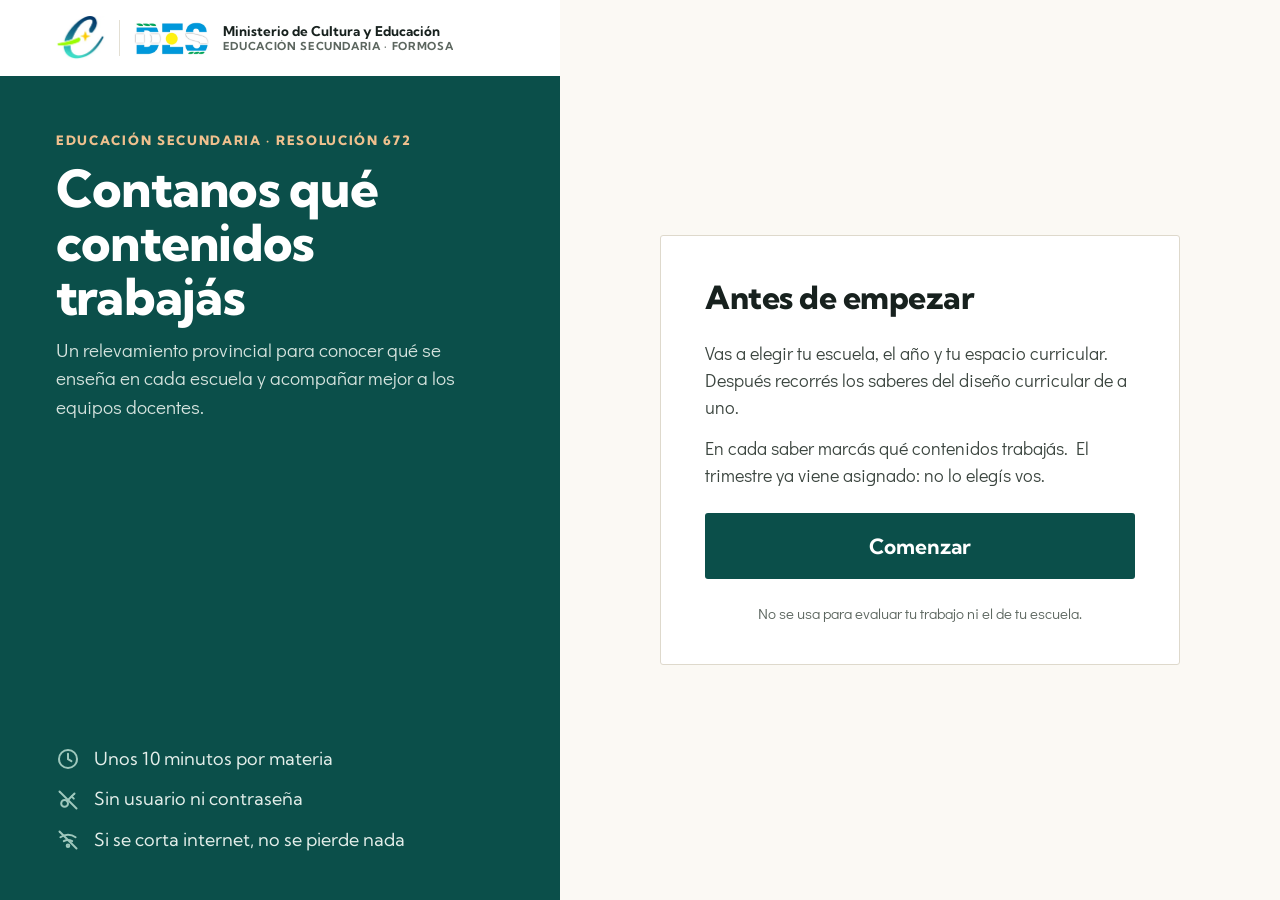
==== commit e333ebaf: "Panel: pantalla de inicio y el nombre del sistema Al entrar, un inicio que saluda, dice cómo está el" ====
--- a/index.html
+++ b/index.html
@@ -5,7 +5,7 @@
   <meta name="viewport" content="width=device-width, initial-scale=1, viewport-fit=cover">
   <meta name="theme-color" content="#0B4F4A">
   <meta name="description" content="Relevamiento curricular del Ciclo Básico — Provincia de Formosa. Contanos qué contenidos trabajás en tu materia.">
-  <title>Relevamiento curricular — Formosa</title>
+  <title>Relevamiento y Sistematización Curricular — Provincia de Formosa</title>
   <link rel="stylesheet" href="assets/estilos.css">
 </head>
 <body>
--- a/assets/estilos.css
+++ b/assets/estilos.css
@@ -100,8 +100,8 @@
   --serif: 'Noto Serif Ahom', Georgia, serif;
 
   /* Medidas */
-  --radio: 14px;
-  --radio-campo: 12px;
+  --radio: 3px;               /* casi recto: esto es un documento, no una app */
+  --radio-campo: 3px;
   --toque: 44px;
   --lateral: 24px;
 }
@@ -181,6 +181,7 @@
 .espaciador { flex-grow: 1; }
 
 .columna { display: flex; flex-direction: column; }
+.columna--8 { gap: 8px; }
 .columna--10 { gap: 10px; }
 .columna--12 { gap: 12px; }
 .columna--14 { gap: 14px; }
@@ -202,9 +203,11 @@
   flex-shrink: 0;
 }
 .cabecera__marca { display: flex; align-items: center; gap: 11px; min-width: 0; }
-.cabecera__logo { height: 30px; width: auto; display: block; }
-.cabecera__logo--secundaria { height: 22px; }
-.cabecera__separador { width: 1px; height: 22px; background: var(--separador); }
+/* En la cabecera compacta van solo los símbolos; el nombre escrito aparece en escritorio */
+.cabecera__simbolo { height: 32px; width: auto; display: block; }
+.cabecera__simbolo--des { height: 24px; }
+.cabecera__nombre { display: none; }
+.cabecera__separador { width: 1px; height: 24px; background: var(--separador); flex-shrink: 0; }
 .cabecera__rotulo {
   margin-left: auto;
   font-size: 10px;
@@ -232,7 +235,7 @@
   height: var(--toque);
   padding: 0 8px;
   border: none;
-  border-radius: 10px;
+  border-radius: 3px;
   background: transparent;
   color: var(--verde);
   font-size: 17px;
@@ -493,7 +496,7 @@
   align-items: center;
   justify-content: center;
   border: none;
-  border-radius: 10px;
+  border-radius: 3px;
   background: transparent;
   cursor: pointer;
 }
@@ -516,7 +519,7 @@
   padding: 14px 16px;
 }
 .tarjeta--suave { border-color: var(--borde-suave); }
-.tarjeta--16 { padding: 16px; border-radius: 16px; }
+.tarjeta--16 { padding: 16px; border-radius: 3px; }
 
 .opcion {
   display: flex;
@@ -537,6 +540,22 @@
 .opcion:hover { border-color: var(--verde); }
 .opcion:active { background: var(--verde-suave); border-color: var(--verde); }
 .opcion--seleccionada { border: 2px solid var(--verde); }
+/* Espacio curricular que no se dicta en el año elegido: no es un botón apagado,
+   es una tarjeta que explica por qué y ofrece cambiar el año. */
+.opcion--no-disponible {
+  display: flex;
+  flex-direction: column;
+  align-items: flex-start;
+  gap: 4px;
+  background: var(--crema);
+  border-style: dashed;
+  border-color: var(--borde-campo);
+  cursor: default;
+}
+.opcion--no-disponible:hover { border-color: var(--borde-campo); }
+.opcion--no-disponible .opcion__titulo { font-size: 19px; font-weight: 700; color: var(--gris); }
+.opcion--no-disponible .opcion__sub { font-size: 15px; color: var(--gris); line-height: 1.35; }
+.opcion--no-disponible .enlace { margin-top: 2px; }
 .opcion > svg { flex-shrink: 0; }
 .opcion__textos { display: flex; flex-direction: column; gap: 5px; flex-grow: 1; min-width: 0; }
 .opcion__titulo { font-size: 19px; font-weight: 700; line-height: 1.2; }
@@ -556,7 +575,7 @@
   padding: 0 22px;
   background: var(--blanco);
   border: 1.5px solid var(--borde);
-  border-radius: 16px;
+  border-radius: 3px;
   color: var(--tinta);
   cursor: pointer;
   font-family: var(--ui);
@@ -645,27 +664,57 @@
 
 /* ---------- Bienvenida ---------- */
 
+/* Barra de marca: ocupa todo el ancho arriba del panel verde. Símbolo + nombre
+   escrito, que se lee a cualquier tamaño (los logos oficiales traen el nombre
+   incrustado y a esta escala no se distingue). El panel mide 560 px, así que
+   los dos símbolos comparten un solo bloque de texto. */
+.marca-barra {
+  display: flex;
+  align-items: center;
+  gap: 10px;
+  background: var(--blanco);
+  padding: 10px 24px;
+}
+.marca-barra__simbolo { height: 34px; width: auto; display: block; flex-shrink: 0; }
+.marca-barra__simbolo--des { height: 26px; }
+.marca-barra__separador { width: 1px; height: 28px; background: var(--separador); flex-shrink: 0; }
+.marca-barra__nombre {
+  display: flex;
+  flex-direction: column;
+  gap: 1px;
+  line-height: 1.2;
+  min-width: 0;
+}
+.marca-barra__nombre span {
+  overflow: hidden;
+  text-overflow: ellipsis;
+  white-space: nowrap;
+}
+.marca-barra__nombre span:first-child {
+  font-size: 11px;
+  font-weight: 700;
+  color: var(--tinta);
+}
+.marca-barra__nombre span + span {
+  font-size: 9.5px;
+  font-weight: 700;
+  letter-spacing: 0.06em;
+  text-transform: uppercase;
+  color: var(--gris);
+}
+
+
 .bienvenida__hero {
   background: var(--verde);
   color: var(--blanco);
-  padding: 26px 24px 30px;
+  padding: 0 0 30px;
   display: flex;
   flex-direction: column;
   gap: 22px;
   flex-shrink: 0;
 }
-.bienvenida__logos {
-  display: flex;
-  align-items: center;
-  gap: 14px;
-  align-self: flex-start;
-  background: var(--blanco);
-  border-radius: 12px;
-  padding: 12px 16px;
-}
-.bienvenida__logos img { height: 50px; width: auto; display: block; }
-.bienvenida__logos img.logo--secundaria { height: 40px; }
-.bienvenida__logos .cabecera__separador { height: 34px; }
+.bienvenida__hero > *:not(.marca-barra) { padding-left: 24px; padding-right: 24px; }
+.bienvenida__hero > .marca-barra + * { margin-top: 4px; }
 .bienvenida__etiqueta { color: var(--cabecera-etiqueta); letter-spacing: 0.12em; }
 .bienvenida__titulo {
   font-size: 32px;
@@ -714,13 +763,13 @@
 }
 .progreso__actual { font-size: 17px; font-weight: 700; }
 .progreso__faltan { font-size: 13.5px; color: var(--gris); }
-.progreso__pista { height: 8px; border-radius: 4px; background: var(--pista); overflow: hidden; }
-.progreso__barra { height: 8px; border-radius: 4px; background: var(--verde); transition: width .25s ease; }
+.progreso__pista { height: 8px; background: var(--pista); overflow: hidden; }
+.progreso__barra { height: 8px; background: var(--verde); transition: width .25s ease; }
 
 /* Tres tramos (pantallas de trimestre) */
 .tramos { display: flex; gap: 8px; }
 .tramos__tramo { flex: 1 1 0; display: flex; flex-direction: column; gap: 7px; }
-.tramos__barra { height: 6px; border-radius: 3px; background: var(--pista); }
+.tramos__barra { height: 6px; background: var(--pista); }
 .tramos__nombre { display: flex; align-items: center; gap: 4px; font-size: 12px; font-weight: 600; color: var(--gris); }
 .tramos__tramo--actual .tramos__barra { background: var(--verde); }
 .tramos__tramo--actual .tramos__nombre { font-weight: 800; color: var(--verde); }
@@ -768,13 +817,16 @@
 
 /* ---------- Saber ---------- */
 
+/* El saber es una cita textual de la Resolución 672, no una tarjeta más: se
+   marca con un filete al margen, como una cita en bloque. El ladrillo es el
+   color reservado para lo que viene del diseño curricular. */
 .saber {
   background: var(--blanco);
-  border: 1.5px solid var(--borde-suave);
-  border-radius: 16px;
-  padding: 18px;
-}
-.saber--compacto { padding: 16px; }
+  border: 1px solid var(--borde-suave);
+  border-left: 4px solid var(--ladrillo);
+  padding: 18px 18px 18px 16px;
+}
+.saber--compacto { padding: 16px 16px 16px 14px; }
 .saber__eje {
   font-size: 11.5px;
   font-weight: 800;
@@ -814,7 +866,7 @@
   border-radius: var(--radio-campo);
   background: var(--blanco);
   overflow: hidden;
-  box-shadow: 0 10px 24px rgba(23, 33, 30, 0.10);
+  box-shadow: 0 2px 0 rgba(23, 33, 30, 0.06);
 }
 .sugerencias__titulo {
   padding: 10px 14px;
@@ -848,6 +900,102 @@
 .sugerencia__libre-titulo { font-size: 16.5px; font-weight: 800; color: var(--ocre); }
 .sugerencia__libre-texto { font-size: 16px; line-height: 1.35; color: var(--tinta-2); }
 
+/* ---------- Casillas: la lista del trimestre y las sugerencias ----------
+
+   Dos atajos que pidieron los docentes. En la lista del trimestre se
+   destildan de una vez los saberes que no se trabajan; en cada saber, las
+   sugerencias se tocan en vez de escribirse. Filas altas (56 px como mínimo),
+   casilla cuadrada y el texto completo: se usa con el pulgar y al sol. */
+.lista-casillas { display: flex; flex-direction: column; gap: 8px; }
+.lista-casillas__cabecera {
+  display: flex;
+  align-items: baseline;
+  justify-content: space-between;
+  gap: 12px;
+  font-size: 13px;
+  font-weight: 800;
+  letter-spacing: 0.08em;
+  text-transform: uppercase;
+  color: var(--gris);
+  padding: 0 2px 2px;
+}
+.lista-casillas__cabecera .enlace { font-size: 15px; letter-spacing: 0; text-transform: none; }
+.lista-casillas__ayuda { font-weight: 600; letter-spacing: 0; text-transform: none; font-size: 14.5px; }
+.lista-casillas__cabecera--apilada { flex-direction: column; align-items: flex-start; gap: 3px; }
+.lista-casillas__cabecera--apilada .lista-casillas__ayuda { font-family: var(--texto); font-size: 15px; color: var(--tinta-2); }
+/* El eje, una sola vez arriba de sus saberes. El primero va pegado a la cabecera */
+.lista-casillas__eje {
+  font-size: 11.5px;
+  font-weight: 800;
+  letter-spacing: 0.08em;
+  text-transform: uppercase;
+  color: var(--ladrillo);
+  line-height: 1.35;
+  padding: 14px 2px 2px;
+}
+.lista-casillas__cabecera + .lista-casillas__eje { padding-top: 4px; }
+.casilla__eje {
+  display: block;
+  font-size: 11px;
+  font-weight: 800;
+  letter-spacing: 0.07em;
+  text-transform: uppercase;
+  color: var(--ladrillo);
+  line-height: 1.35;
+}
+
+.casilla {
+  display: flex;
+  align-items: flex-start;
+  gap: 14px;
+  width: 100%;
+  min-height: 56px;
+  padding: 14px 14px 14px 12px;
+  background: var(--blanco);
+  border: 1.5px solid var(--borde-suave);
+  border-radius: var(--radio);
+  font-family: var(--ui);
+  color: var(--tinta);
+  text-align: left;
+  cursor: pointer;
+}
+.casilla:active { background: var(--crema-3); }
+.casilla--si { border-color: var(--verde); background: var(--verde-suave); }
+.casilla--si:active { background: var(--verde-suave-2); }
+.casilla--no { background: var(--crema-3); border-style: dashed; }
+.casilla__caja {
+  flex-shrink: 0;
+  width: 26px;
+  height: 26px;
+  margin-top: 1px;
+  display: flex;
+  align-items: center;
+  justify-content: center;
+  border: 2px solid var(--borde-campo);
+  border-radius: 2px;
+  background: var(--blanco);
+}
+.casilla--si .casilla__caja { background: var(--verde); border-color: var(--verde); }
+.casilla__cuerpo { display: flex; flex-direction: column; gap: 5px; min-width: 0; }
+.casilla__eje {
+  font-size: 11px;
+  font-weight: 800;
+  letter-spacing: 0.08em;
+  text-transform: uppercase;
+  color: var(--ladrillo);
+  line-height: 1.3;
+}
+.casilla__texto { font-size: 17px; line-height: 1.35; }
+/* El enunciado del saber va en la letra de la Resolución, como en su pantalla */
+.casilla__texto--saber { font-family: var(--serif); font-size: 17.5px; line-height: 1.38; }
+.casilla--no .casilla__texto { color: var(--gris); }
+.casilla__no { font-size: 13.5px; font-weight: 700; color: var(--gris); }
+.casilla__aviso { font-size: 14px; font-weight: 700; color: var(--ocre); }
+
+.campo__etiqueta--otro { font-size: 16.5px; color: var(--tinta); }
+.conteo-contenidos--total { color: var(--verde); }
+.tramo__acciones { padding-top: 6px; }
+
 /* Fichas de contenido */
 .fichas { display: flex; flex-direction: column; gap: 12px; }
 .ficha {
@@ -872,7 +1020,7 @@
   align-items: center;
   height: 22px;
   padding: 0 8px;
-  border-radius: 6px;
+  border-radius: 2px;
   background: var(--ocre-fondo);
   font-size: 10.5px;
   font-weight: 800;
@@ -896,7 +1044,7 @@
   bottom: 0;
   z-index: 21;
   background: var(--blanco);
-  border-radius: 22px 22px 0 0;
+  border-top: 3px solid var(--verde);
   padding: 26px 24px calc(28px + env(safe-area-inset-bottom, 0px));
   display: flex;
   flex-direction: column;
@@ -917,7 +1065,7 @@
   justify-content: space-between;
   gap: 10px;
   background: var(--verde-suave-2);
-  border-radius: 10px;
+  border-radius: 3px;
   padding: 9px 12px;
 }
 .resumen-trimestre__nombre {
@@ -973,7 +1121,7 @@
   align-items: center;
   height: 28px;
   padding: 0 10px;
-  border-radius: 7px;
+  border-radius: 2px;
   background: var(--crema-4);
   border: 1px solid var(--borde);
   font-size: 13.5px;
@@ -1020,7 +1168,7 @@
   padding: 10px 14px;
   background: var(--ocre-fondo);
   border: 1.5px dashed var(--ocre-borde);
-  border-radius: 10px;
+  border-radius: 3px;
   font-size: 14px;
   color: var(--ocre);
 }
@@ -1053,9 +1201,19 @@
     border-bottom-width: 3px;
     justify-content: space-between;
   }
-  .cabecera__marca { display: flex; align-items: center; gap: 18px; }
-  .cabecera__logo { height: 60px; }
-  .cabecera__logo--secundaria { height: 46px; }
+  .cabecera__marca { display: flex; align-items: center; gap: 14px; }
+  .cabecera__simbolo { height: 46px; }
+  .cabecera__simbolo--des { height: 34px; }
+  .cabecera__nombre {
+    display: flex;
+    flex-direction: column;
+    gap: 2px;
+    margin-right: 6px;
+    line-height: 1.15;
+    white-space: nowrap;
+  }
+  .cabecera__nombre span:first-child { font-size: 13.5px; font-weight: 700; color: var(--tinta); }
+  .cabecera__nombre span + span { font-size: 11px; font-weight: 700; letter-spacing: 0.08em; text-transform: uppercase; color: var(--gris); }
   .cabecera__separador { height: 40px; }
   .cabecera__rotulo { display: none; }
   .cabecera__contexto {
@@ -1070,28 +1228,38 @@
 
   /* Columna centrada para las pantallas cortas */
   .pantalla--centrada .subcabecera,
-  .pantalla--centrada .cuerpo {
+  .pantalla--centrada .cuerpo,
+  .pantalla--tramo .subcabecera,
+  .pantalla--tramo .cuerpo {
     width: 100%;
     max-width: 560px;
     margin: 0 auto;
   }
-  .pantalla--centrada .subcabecera { margin-top: 18px; }
-  .pantalla--centrada .cuerpo { flex-grow: 0; padding-bottom: 60px; }
+  .pantalla--tramo .cuerpo { max-width: 640px; }
+  .pantalla--tramo .subcabecera { max-width: 640px; }
+  .pantalla--centrada .subcabecera,
+  .pantalla--tramo .subcabecera { margin-top: 18px; }
+  .pantalla--centrada .cuerpo,
+  .pantalla--tramo .cuerpo { flex-grow: 0; padding-bottom: 60px; }
 
   /* Bienvenida a dos columnas */
   .pantalla--bienvenida { flex-direction: row; }
   .bienvenida__hero {
     width: 560px;
     flex-shrink: 0;
-    padding: 56px 56px 48px;
+    padding: 0 0 48px;
     gap: 36px;
     min-height: 100vh;
     min-height: 100dvh;
   }
-  .bienvenida__logos { gap: 18px; padding: 14px 20px; }
-  .bienvenida__logos img { height: 58px; }
-  .bienvenida__logos img.logo--secundaria { height: 46px; }
-  .bienvenida__logos .cabecera__separador { height: 40px; }
+  .bienvenida__hero > *:not(.marca-barra) { padding-left: 56px; padding-right: 56px; }
+  .bienvenida__hero > .marca-barra + * { margin-top: 20px; }
+  .marca-barra { padding: 16px 56px; gap: 14px; }
+  .marca-barra__simbolo { height: 44px; }
+  .marca-barra__simbolo--des { height: 33px; }
+  .marca-barra__separador { height: 36px; }
+  .marca-barra__nombre span:first-child { font-size: 13.5px; }
+  .marca-barra__nombre span + span { font-size: 11px; }
   .bienvenida__etiqueta { font-size: 13px; letter-spacing: 0.13em; }
   .bienvenida__titulo { font-size: 51px; line-height: 1.06; }
   .bienvenida__bajada { font-size: 19px; line-height: 1.5; max-width: 420px; }
@@ -1112,7 +1280,7 @@
     max-width: 520px;
     background: var(--blanco);
     border: 1.5px solid var(--borde);
-    border-radius: 22px;
+    border-radius: 3px;
     padding: 44px 44px 40px;
   }
   .bienvenida__panel h2 { font-size: 32px; font-weight: 800; line-height: 1.12; letter-spacing: -0.015em; }
@@ -1125,7 +1293,10 @@
     align-items: stretch;
     background: linear-gradient(to right, var(--blanco) 0, var(--blanco) 350px, var(--pista) 350px, var(--pista) 351.5px, transparent 351.5px);
   }
-  .pantalla--carga .subcabecera { display: none; }
+  /* «Volver» también en escritorio: el paso ya lo dice el lateral */
+  .pantalla--carga .subcabecera { width: calc(100% - 96px); max-width: 760px; height: 48px; margin: 14px auto 0; padding: 0; }
+  .pantalla--carga .subcabecera .volver { margin-left: -8px; }
+  .pantalla--carga .subcabecera .paso { display: none; }
   .lateral {
     display: flex;
     flex-direction: column;
@@ -1166,7 +1337,7 @@
     align-items: flex-start;
     gap: 10px;
     padding: 11px 14px;
-    border-radius: 10px;
+    border-radius: 3px;
     background: var(--crema-3);
     font-size: 15px;
     line-height: 1.3;
@@ -1194,7 +1365,7 @@
     justify-content: space-between;
     gap: 10px;
     padding: 11px 14px;
-    border-radius: 10px;
+    border-radius: 3px;
     background: var(--crema-4);
     font-size: 13.5px;
     font-weight: 700;
@@ -1206,6 +1377,7 @@
   .pantalla--carga .cuerpo {
     padding: 34px 48px;
     gap: 22px;
+    align-items: center;   /* el bloque de carga, centrado en el espacio libre */
   }
   .pantalla--carga .cuerpo > * { max-width: 760px; width: 100%; }
   .pantalla--carga .carga__principal .progreso { display: none; }
@@ -1214,7 +1386,7 @@
   .pantalla--carga .saber__texto { font-size: 25px; line-height: 1.36; }
   .pantalla--carga .entrada-icono { height: 62px; padding: 0 16px; gap: 12px; }
   .pantalla--carga .entrada-icono__input { font-size: 18px; }
-  .pantalla--carga .ficha { border-radius: 12px; padding: 14px 10px 14px 18px; gap: 16px; }
+  .pantalla--carga .ficha { border-radius: 3px; padding: 14px 10px 14px 18px; gap: 16px; }
   .pantalla--carga .ficha--libre { padding: 12px 10px 12px 18px; align-items: center; }
   .pantalla--carga .chip-libre {
     height: auto;
@@ -1232,7 +1404,7 @@
     align-items: center;
     gap: 16px;
   }
-  .pantalla--carga .acciones-saber .boton { width: auto; height: 62px; border-radius: 13px; }
+  .pantalla--carga .acciones-saber .boton { width: auto; height: 62px; border-radius: 3px; }
   .pantalla--carga .acciones-saber .boton--primario { padding: 0 32px; font-size: 19px; }
   .pantalla--carga .acciones-saber .boton--secundario { padding: 0 26px; font-size: 18px; }
   .pantalla--carga .acciones-saber { flex-direction: row; flex-wrap: wrap; }
@@ -1240,7 +1412,7 @@
   .pantalla--carga .cuerpo .nota-guardado { display: none; }
 
   /* Resumen en tres columnas */
-  .pantalla--resumen .subcabecera { display: none; }
+  .pantalla--resumen .subcabecera { height: 56px; padding: 8px 32px 0; }
   .pantalla--resumen .cuerpo { padding: 28px 40px 28px; gap: 20px; min-height: 0; }
   .resumen__encabezado {
     display: flex;
@@ -1256,41 +1428,39 @@
     gap: 8px;
     flex-shrink: 0;
   }
-  .resumen__acciones .boton { width: auto; height: 62px; padding: 0 34px; border-radius: 13px; font-size: 20px; }
   .resumen__acciones .conteo { font-size: 14.5px; color: var(--gris); }
   .pantalla--resumen .tarjeta--escuela { max-width: 640px; }
+  /* Las tres columnas bajan con la página, como en el panel: una sola barra
+     de desplazamiento, no una por trimestre */
   .resumen__columnas {
     display: flex;
     flex-direction: row;
     gap: 22px;
-    align-items: stretch;
-    flex-grow: 1;
-    min-height: 0;
+    align-items: flex-start;
   }
   .resumen__columnas .resumen-trimestre { flex: 1 1 0; min-width: 0; gap: 12px; }
-  .resumen__columnas .resumen-trimestre__cabecera { border: 1px solid #CFE0DA; padding: 11px 14px; }
+  .resumen__columnas .resumen-trimestre__cabecera { border: 1px solid #CFE0DA; padding: 11px 14px; position: sticky; top: 0; z-index: 1; }
   .resumen__columnas .resumen-trimestre__nombre { font-size: 13px; }
   .resumen__columnas .resumen-trimestre__conteo { font-size: 13.5px; }
   .resumen__columnas .resumen-trimestre__lista {
     display: flex;
     flex-direction: column;
     gap: 12px;
-    max-height: calc(100vh - 340px);
-    overflow-y: auto;
-    padding-right: 8px;
   }
   .resumen__columnas .resumen-saber__texto { line-height: 1.3; }
   .resumen__columnas .resumen-saber__contenido { font-size: 15px; padding: 8px 0 0; margin-top: 8px; }
   .resumen__columnas .resumen-saber__libre { font-size: 12.5px; }
-  .pantalla--resumen .resumen__pie { display: none; }
+  /* Un solo botón, al final: primero se revisa, después se envía (igual que en el celular) */
+  .pantalla--resumen .resumen__pie { align-items: center; max-width: none; padding-top: 12px; }
+  .pantalla--resumen .resumen__pie .boton { width: auto; height: 62px; padding: 0 34px; border-radius: 3px; font-size: 20px; }
 
   /* Hoja inferior centrada */
-  .hoja { border-radius: 22px 22px 0 0; }
+  .hoja { border-radius: 0; }
 
   /* Barra de scroll discreta */
   ::-webkit-scrollbar { width: 10px; }
   ::-webkit-scrollbar-track { background: transparent; }
-  ::-webkit-scrollbar-thumb { background: #D9D4C6; border-radius: 5px; }
+  ::-webkit-scrollbar-thumb { background: #D9D4C6; border-radius: 2px; }
   ::-webkit-scrollbar-thumb:hover { background: #C4BEAC; }
 }
 
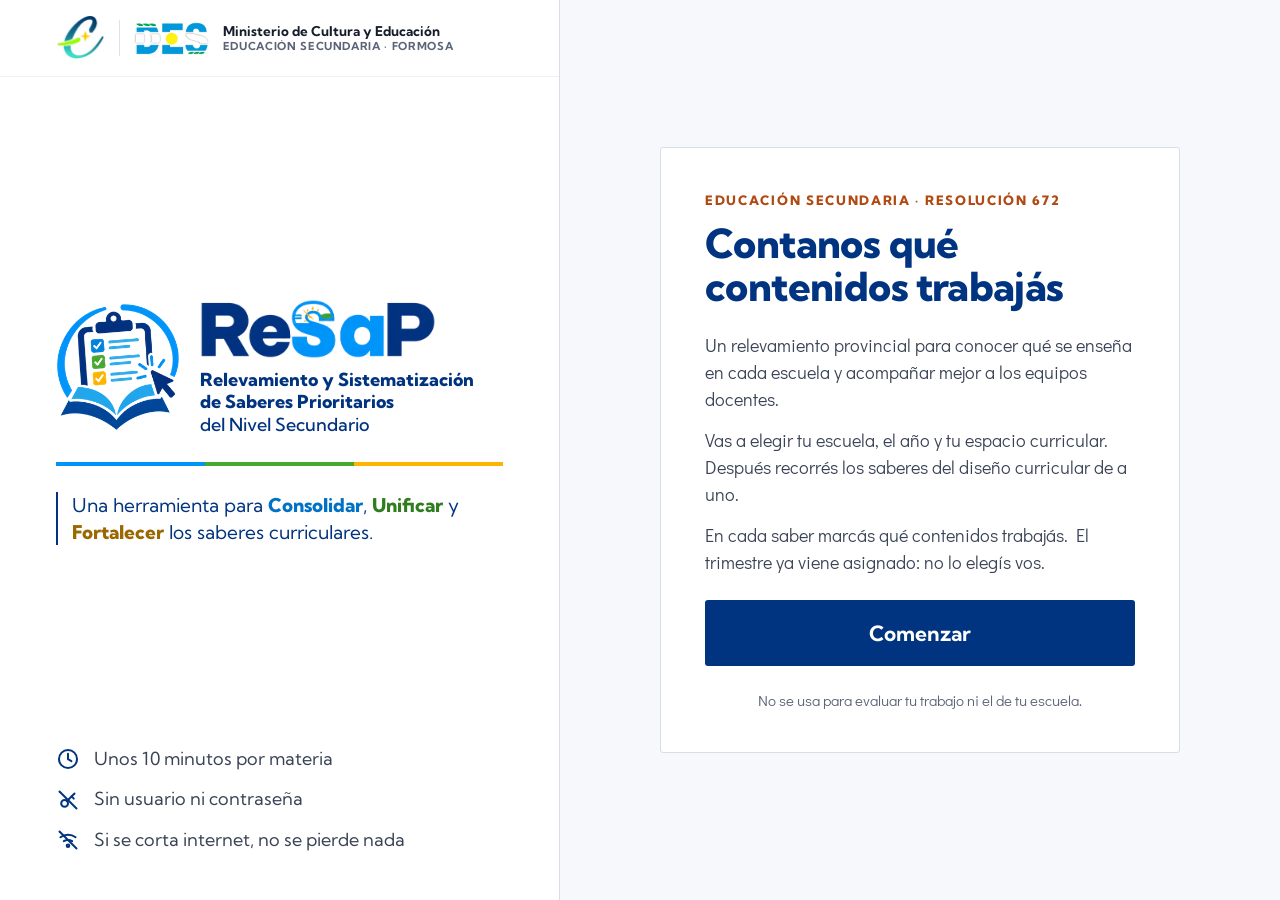
==== commit 5a4af69c: "Integrar logo y marca ReSaP en formulario, panel, PDF y paleta de colores - Recortar logo de la plac" ====
--- a/index.html
+++ b/index.html
@@ -3,9 +3,11 @@
 <head>
   <meta charset="utf-8">
   <meta name="viewport" content="width=device-width, initial-scale=1, viewport-fit=cover">
-  <meta name="theme-color" content="#0B4F4A">
-  <meta name="description" content="Relevamiento curricular del Ciclo Básico — Provincia de Formosa. Contanos qué contenidos trabajás en tu materia.">
-  <title>Relevamiento y Sistematización Curricular — Provincia de Formosa</title>
+  <meta name="theme-color" content="#003380">
+  <meta name="description" content="ReSaP · Relevamiento y Sistematización de Saberes Prioritarios del Nivel Secundario — Provincia de Formosa. Contanos qué contenidos trabajás en tu materia.">
+  <title>ReSaP — Relevamiento y Sistematización de Saberes Prioritarios</title>
+  <link rel="icon" type="image/png" href="assets/img/resap-icono.png">
+  <link rel="apple-touch-icon" href="assets/img/resap-icono-180.png">
   <link rel="stylesheet" href="assets/estilos.css">
 </head>
 <body>
--- a/assets/estilos.css
+++ b/assets/estilos.css
@@ -1,5 +1,5 @@
 /* ============================================================================
-   Relevamiento Curricular — Formosa · Estilos compartidos
+   ReSaP · Relevamiento curricular — Formosa · Estilos compartidos
    Sistema visual tomado del canvas de diseño: tres tipografías, tres trabajos.
    Pensado para pantallas viejas y para usarse afuera, con sol.
    ============================================================================ */
@@ -58,41 +58,47 @@
 /* ---------- Tokens ---------- */
 
 :root {
-  /* Color */
-  --verde: #0B4F4A;            /* barra superior, botón principal, selección */
-  --verde-profundo: #083A36;   /* presionado y foco */
-  --verde-suave: #E9F0ED;      /* fondos de contexto */
-  --verde-suave-2: #E9F1EE;
-  --verde-medio: #9FC2BA;      /* tramo completado */
-  --verde-texto: #123A33;
+  /* Color. El principal es el azul marino del logo ReSaP */
+  --azul: #003380;             /* barra superior, botón principal, selección */
+  --azul-profundo: #00255E;    /* presionado y foco */
+  --azul-suave: #E8EEF8;       /* fondos de contexto */
+  --azul-suave-2: #E6EEF9;
+  --azul-medio: #99B2DA;       /* tramo completado */
+  --azul-texto: #0D2A57;
+  /* Los otros tres colores del logo. Tal cual, solo en el filete tricolor;
+     para texto, su versión oscura (los originales no llegan a 4,5:1 sobre blanco) */
+  --marca-celeste: #0094F9;
+  --marca-verde: #49A830;
+  --marca-amarillo: #FEB501;
+  --marca-celeste-texto: #0072C6;
+  --marca-verde-texto: #2F7D1F;
+  --marca-amarillo-texto: #9A6700;
   --ladrillo: #B14A12;         /* solo para lo que viene del diseño curricular */
   --ocre: #7A4E00;             /* lo que agrega el docente */
   --ocre-fondo: #FBEFD2;
   --ocre-borde: #DFC489;
   --ocre-ficha: #FFFDF5;
   --ocre-fila: #FDF6E6;
-  --papel: #FBF9F4;            /* fondo de todas las pantallas */
+  --papel: #F6F8FB;            /* fondo de todas las pantallas */
   --blanco: #FFFFFF;           /* tarjetas */
-  --tinta: #17211E;            /* texto principal */
-  --tinta-2: #3B453F;          /* texto de explicaciones */
-  --gris: #5C665F;             /* ayuda, 5,7:1 sobre papel */
-  --gris-2: #4A544E;
-  --borde: #DED9CC;
-  --borde-suave: #E6E1D4;
-  --borde-campo: #D3CDBF;
-  --pista: #E4DFD3;            /* pista de la barra de progreso y separadores */
-  --separador: #E3DFD3;
-  --linea: #F0ECE1;
-  --linea-2: #EDE8DC;
-  --crema: #F3F0E7;
-  --crema-2: #F4F1E8;
-  --crema-3: #F6F3EA;
-  --crema-4: #F1EEE5;
-  --resaltado: #FBE6C4;
-  --velo: rgba(18, 28, 25, 0.62);
-  --cabecera-etiqueta: #EFC08E;
-  --cabecera-bajada: #D5E3DE;
-  --cabecera-sub: #C9DCD6;
+  --tinta: #151C2B;            /* texto principal */
+  --tinta-2: #3A4356;          /* texto de explicaciones */
+  --gris: #5A6377;             /* ayuda, 5,7:1 sobre papel */
+  --gris-2: #485166;
+  --borde: #D8DEE8;
+  --borde-suave: #E1E6EE;
+  --borde-campo: #CDD4DF;
+  --pista: #DFE4EC;            /* pista de la barra de progreso y separadores */
+  --separador: #DEE3EB;
+  --linea: #EDF0F5;
+  --linea-2: #E9EDF3;
+  --gris-claro: #EFF2F7;
+  --gris-claro-2: #F0F3F8;
+  --gris-claro-3: #F2F5F9;
+  --gris-claro-4: #EDF1F6;
+  --resaltado: #FFEDBF;
+  --velo: rgba(12, 20, 38, 0.62);
+  --cabecera-sub: #C4D5EE;
 
   /* Tipografía */
   --ui: 'Kumbh Sans', 'Segoe UI', system-ui, sans-serif;
@@ -124,8 +130,8 @@
   -webkit-font-smoothing: antialiased;
 }
 
-a { color: var(--verde); }
-a:hover { color: var(--verde-profundo); }
+a { color: var(--azul); }
+a:hover { color: var(--azul-profundo); }
 
 button, input, select {
   font-family: inherit;
@@ -138,7 +144,7 @@
 
 /* Foco visible con teclado, discreto con el dedo */
 :focus-visible {
-  outline: 3px solid var(--verde-profundo);
+  outline: 3px solid var(--azul-profundo);
   outline-offset: 2px;
 }
 :focus:not(:focus-visible) { outline: none; }
@@ -199,24 +205,17 @@
   height: 48px;
   padding: 0 18px;
   background: var(--blanco);
-  border-bottom: 2px solid var(--verde);
+  border-bottom: 2px solid var(--azul);
   flex-shrink: 0;
 }
-.cabecera__marca { display: flex; align-items: center; gap: 11px; min-width: 0; }
+.cabecera__marca { display: flex; align-items: center; gap: 11px; min-width: 0; flex: 1; }
 /* En la cabecera compacta van solo los símbolos; el nombre escrito aparece en escritorio */
 .cabecera__simbolo { height: 32px; width: auto; display: block; }
 .cabecera__simbolo--des { height: 24px; }
 .cabecera__nombre { display: none; }
 .cabecera__separador { width: 1px; height: 24px; background: var(--separador); flex-shrink: 0; }
-.cabecera__rotulo {
-  margin-left: auto;
-  font-size: 10px;
-  font-weight: 700;
-  letter-spacing: 0.11em;
-  color: var(--gris);
-  text-transform: uppercase;
-  white-space: nowrap;
-}
+/* En el celular ReSaP va a la derecha, sin filete; en escritorio, a continuación de la Dirección */
+.cabecera__separador--resap { margin-left: auto; background: transparent; }
 .cabecera__contexto { display: none; }
 
 /* Subcabecera: volver + paso */
@@ -237,12 +236,12 @@
   border: none;
   border-radius: 3px;
   background: transparent;
-  color: var(--verde);
+  color: var(--azul);
   font-size: 17px;
   font-weight: 700;
   cursor: pointer;
 }
-.volver:active { color: var(--verde-profundo); }
+.volver:active { color: var(--azul-profundo); }
 .paso {
   font-size: 15px;
   font-weight: 600;
@@ -298,7 +297,7 @@
   color: var(--gris);
 }
 .etiqueta--ladrillo { color: var(--ladrillo); }
-.etiqueta--verde { color: var(--verde); letter-spacing: 0.09em; }
+.etiqueta--azul { color: var(--azul); letter-spacing: 0.09em; }
 .etiqueta--tal-cual { text-transform: none; }
 .etiqueta--12 { font-size: 12px; letter-spacing: 0.11em; }
 
@@ -341,24 +340,24 @@
 
 .boton--primario {
   height: 68px;
-  background: var(--verde);
+  background: var(--azul);
   color: var(--blanco);
   font-size: 22px;
 }
-.boton--primario:hover { background: var(--verde-profundo); color: var(--blanco); }
-.boton--primario:active { background: var(--verde-profundo); }
+.boton--primario:hover { background: var(--azul-profundo); color: var(--blanco); }
+.boton--primario:active { background: var(--azul-profundo); }
 .boton--primario.boton--21 { font-size: 21px; }
 .boton--primario.boton--66 { height: 66px; font-size: 20px; }
 
 .boton--secundario {
   height: 62px;
   background: var(--blanco);
-  border: 2px solid var(--verde);
-  color: var(--verde);
+  border: 2px solid var(--azul);
+  color: var(--azul);
   font-size: 19px;
 }
-.boton--secundario:hover { background: var(--verde-suave); color: var(--verde-profundo); }
-.boton--secundario:active { background: var(--verde-suave); }
+.boton--secundario:hover { background: var(--azul-suave); color: var(--azul-profundo); }
+.boton--secundario:active { background: var(--azul-suave); }
 
 .boton--terciario {
   height: 62px;
@@ -367,17 +366,17 @@
   color: var(--tinta-2);
   font-size: 19px;
 }
-.boton--terciario:hover { background: var(--crema-4); }
+.boton--terciario:hover { background: var(--gris-claro-4); }
 
 .boton--enlace {
   height: 48px;
   background: transparent;
-  color: var(--verde);
+  color: var(--azul);
   font-size: 17px;
   text-decoration: underline;
   text-underline-offset: 4px;
 }
-.boton--enlace:hover { color: var(--verde-profundo); }
+.boton--enlace:hover { color: var(--azul-profundo); }
 
 .enlace {
   display: inline-flex;
@@ -386,7 +385,7 @@
   padding: 0;
   border: none;
   background: transparent;
-  color: var(--verde);
+  color: var(--azul);
   font-family: var(--ui);
   font-size: 16px;
   font-weight: 700;
@@ -412,12 +411,12 @@
 .boton-opcion__textos { display: flex; flex-direction: column; gap: 3px; flex-grow: 1; }
 .boton-opcion__titulo { font-size: 20px; font-weight: 700; }
 .boton-opcion__sub { font-size: 14.5px; }
-.boton-opcion--primario { background: var(--verde); color: var(--blanco); }
+.boton-opcion--primario { background: var(--azul); color: var(--blanco); }
 .boton-opcion--primario .boton-opcion__sub { color: var(--cabecera-sub); }
-.boton-opcion--primario:hover { background: var(--verde-profundo); }
-.boton-opcion--secundario { background: var(--blanco); border: 2px solid var(--verde); color: var(--verde); }
+.boton-opcion--primario:hover { background: var(--azul-profundo); }
+.boton-opcion--secundario { background: var(--blanco); border: 2px solid var(--azul); color: var(--azul); }
 .boton-opcion--secundario .boton-opcion__sub { color: var(--tinta-2); }
-.boton-opcion--secundario:hover { background: var(--verde-suave); }
+.boton-opcion--secundario:hover { background: var(--azul-suave); }
 .boton-opcion svg { flex-shrink: 0; }
 
 /* ---------- Campos ---------- */
@@ -447,7 +446,7 @@
   -webkit-appearance: none;
   appearance: none;
 }
-.entrada:focus { border-color: var(--verde); outline: none; }
+.entrada:focus { border-color: var(--azul); outline: none; }
 .entrada--select {
   padding-right: 48px;
   background-image: url("data:image/svg+xml,%3Csvg xmlns='http://www.w3.org/2000/svg' width='22' height='22' viewBox='0 0 24 24' fill='none' stroke='%230B4F4A' stroke-width='2.4' stroke-linecap='round' stroke-linejoin='round'%3E%3Cpath d='M6 9l6 6 6-6'/%3E%3C/svg%3E");
@@ -467,8 +466,8 @@
   padding: 0 14px;
 }
 .entrada-icono--activa,
-.entrada-icono:focus-within { border-color: var(--verde); }
-.entrada-icono:focus-within svg { stroke: var(--verde); }
+.entrada-icono:focus-within { border-color: var(--azul); }
+.entrada-icono:focus-within svg { stroke: var(--azul); }
 .entrada-icono--con-borrar { padding-right: 8px; }
 .entrada-icono--60 { height: 60px; }
 .entrada-icono > svg { flex-shrink: 0; }
@@ -500,8 +499,8 @@
   background: transparent;
   cursor: pointer;
 }
-.boton-icono--relleno { background: var(--crema-4); }
-.boton-icono:hover { background: var(--crema-4); }
+.boton-icono--relleno { background: var(--gris-claro-4); }
+.boton-icono:hover { background: var(--gris-claro-4); }
 
 .error-campo {
   font-family: var(--texto);
@@ -537,9 +536,9 @@
   font-family: var(--ui);
   -webkit-tap-highlight-color: transparent;
 }
-.opcion:hover { border-color: var(--verde); }
-.opcion:active { background: var(--verde-suave); border-color: var(--verde); }
-.opcion--seleccionada { border: 2px solid var(--verde); }
+.opcion:hover { border-color: var(--azul); }
+.opcion:active { background: var(--azul-suave); border-color: var(--azul); }
+.opcion--seleccionada { border: 2px solid var(--azul); }
 /* Espacio curricular que no se dicta en el año elegido: no es un botón apagado,
    es una tarjeta que explica por qué y ofrece cambiar el año. */
 .opcion--no-disponible {
@@ -547,7 +546,7 @@
   flex-direction: column;
   align-items: flex-start;
   gap: 4px;
-  background: var(--crema);
+  background: var(--gris-claro);
   border-style: dashed;
   border-color: var(--borde-campo);
   cursor: default;
@@ -581,12 +580,12 @@
   font-family: var(--ui);
   text-align: left;
 }
-.opcion-anio:hover { border-color: var(--verde); }
-.opcion-anio:active { background: var(--verde-suave); }
+.opcion-anio:hover { border-color: var(--azul); }
+.opcion-anio:active { background: var(--azul-suave); }
 .opcion-anio__numero {
   font-size: 39.5px;
   font-weight: 800;
-  color: var(--verde);
+  color: var(--azul);
   line-height: 1;
   letter-spacing: -0.015em;
 }
@@ -616,10 +615,10 @@
   line-height: 1.2;
   cursor: pointer;
 }
-.chip-boton:hover { border-color: var(--verde); }
-.chip-boton:active { background: var(--verde-suave); }
-.chip-boton--seleccionado { border: 2px solid var(--verde); }
-.chip-boton--60 { height: 60px; background: var(--crema-2); }
+.chip-boton:hover { border-color: var(--azul); }
+.chip-boton:active { background: var(--azul-suave); }
+.chip-boton--seleccionado { border: 2px solid var(--azul); }
+.chip-boton--60 { height: 60px; background: var(--gris-claro-2); }
 
 /* Grupo (Educación Artística) */
 .grupo-espacios {
@@ -635,7 +634,7 @@
 .aviso {
   font-family: var(--texto);
   padding: 14px 16px;
-  background: var(--crema);
+  background: var(--gris-claro);
   border-radius: var(--radio-campo);
   font-size: 15px;
   line-height: 1.45;
@@ -647,24 +646,24 @@
   color: var(--ocre);
 }
 
-/* Contexto de escuela (banda verde clara con ícono) */
+/* Contexto de escuela (banda azul clara con ícono) */
 .banda-contexto {
   display: flex;
   align-items: center;
   gap: 10px;
   padding: 12px 14px;
-  background: var(--verde-suave);
+  background: var(--azul-suave);
   border-radius: var(--radio-campo);
   font-size: 15px;
   font-weight: 600;
   line-height: 1.3;
-  color: var(--verde-texto);
+  color: var(--azul-texto);
 }
 .banda-contexto svg { flex-shrink: 0; }
 
 /* ---------- Bienvenida ---------- */
 
-/* Barra de marca: ocupa todo el ancho arriba del panel verde. Símbolo + nombre
+/* Barra de marca: ocupa todo el ancho arriba de la presentación. Símbolo + nombre
    escrito, que se lee a cualquier tamaño (los logos oficiales traen el nombre
    incrustado y a esta escala no se distingue). El panel mide 560 px, así que
    los dos símbolos comparten un solo bloque de texto. */
@@ -704,26 +703,94 @@
 }
 
 
+/* ---------- Marca ReSaP ---------- */
+
+/* El logo del programa, armado como en la placa oficial: el símbolo a la
+   izquierda y, a su lado, la palabra ReSaP con el nombre completo abajo. El
+   nombre va escrito, no en la imagen: se lee a cualquier tamaño y lo encuentra
+   un lector de pantalla. Los recortes son transparentes pero el logo está
+   pensado para fondo claro: sobre el azul de los botones, su azul no se ve. */
+.resap { display: flex; align-items: center; gap: 14px; }
+.resap__simbolo { height: 72px; width: auto; display: block; flex-shrink: 0; }
+.resap__textos { display: flex; flex-direction: column; gap: 6px; min-width: 0; }
+.resap__palabra { height: 36px; width: auto; display: block; align-self: flex-start; }
+.resap__nombre { margin: 0; font-size: 13.5px; font-weight: 800; line-height: 1.25; letter-spacing: 0; color: var(--azul); text-wrap: pretty; }
+.resap__nombre span { display: block; font-weight: 500; }
+.resap--grande { gap: 22px; }
+.resap--grande .resap__simbolo { height: 128px; }
+.resap--grande .resap__textos { gap: 10px; }
+.resap--grande .resap__palabra { height: 60px; }
+.resap--grande .resap__nombre { font-size: 19px; }
+
+/* El filete tricolor del logo: la única vez que van los tres colores juntos */
+.filete-marca { display: flex; height: 4px; -webkit-print-color-adjust: exact; print-color-adjust: exact; }
+.filete-marca span { flex: 1; }
+.filete-marca span:nth-child(1) { background: var(--marca-celeste); }
+.filete-marca span:nth-child(2) { background: var(--marca-verde); }
+.filete-marca span:nth-child(3) { background: var(--marca-amarillo); }
+
+.eslogan {
+  margin: 0;
+  padding-left: 14px;
+  border-left: 2px solid var(--azul);
+  font-size: 16px;
+  line-height: 1.4;
+  color: var(--azul);
+  text-wrap: pretty;
+}
+.eslogan strong { font-weight: 800; }
+.eslogan__celeste { color: var(--marca-celeste-texto); }
+.eslogan__verde { color: var(--marca-verde-texto); }
+.eslogan__amarillo { color: var(--marca-amarillo-texto); }
+
+/* En la cabecera: el símbolo y la palabra, sin el nombre */
+.resap-chico { display: flex; align-items: center; gap: 8px; flex-shrink: 0; }
+.resap-chico__simbolo { height: 30px; width: auto; display: block; }
+.resap-chico__palabra { height: 18px; width: auto; display: block; }
+
+/* La presentación va en blanco, como el logo, y la separa del resto un filete */
 .bienvenida__hero {
-  background: var(--verde);
-  color: var(--blanco);
-  padding: 0 0 30px;
+  background: var(--blanco);
+  color: var(--tinta);
+  border-bottom: 1px solid var(--borde);
+  padding: 0 0 28px;
   display: flex;
   flex-direction: column;
-  gap: 22px;
+  gap: 20px;
   flex-shrink: 0;
 }
 .bienvenida__hero > *:not(.marca-barra) { padding-left: 24px; padding-right: 24px; }
+.bienvenida__hero > .marca-barra { border-bottom: 1px solid var(--linea); }
 .bienvenida__hero > .marca-barra + * { margin-top: 4px; }
-.bienvenida__etiqueta { color: var(--cabecera-etiqueta); letter-spacing: 0.12em; }
+.bienvenida__marca { display: flex; flex-direction: column; gap: 16px; }
+.bienvenida__etiqueta { color: var(--ladrillo); letter-spacing: 0.12em; }
 .bienvenida__titulo {
-  font-size: 32px;
+  font-size: 30px;
   font-weight: 800;
   line-height: 1.1;
   letter-spacing: -0.015em;
+  color: var(--azul);
   text-wrap: pretty;
 }
-.bienvenida__bajada { color: var(--cabecera-bajada); }
+.bienvenida__bajada { color: var(--tinta-2); }
+/* Teléfono bajo (360 × 640 y parecidos): «Comenzar» tiene que verse sin
+   bajar, así que el eslogan y la etiqueta se quedan afuera */
+@media (max-width: 1023px) and (max-height: 740px) {
+  .bienvenida__hero { gap: 14px; padding-bottom: 18px; }
+  .bienvenida__hero > .marca-barra + * { margin-top: 0; }
+  .bienvenida__marca { gap: 12px; }
+  .bienvenida__marca .eslogan, .bienvenida__hero .bienvenida__etiqueta { display: none; }
+  .bienvenida__marca .resap { gap: 12px; }
+  .bienvenida__marca .resap__simbolo { height: 54px; }
+  .bienvenida__marca .resap__palabra { height: 26px; }
+  .bienvenida__marca .resap__textos { gap: 4px; }
+  .bienvenida__marca .resap__nombre { font-size: 12px; }
+  .bienvenida__hero .columna { gap: 8px; }
+  .bienvenida__titulo { font-size: 26px; }
+  .bienvenida__bajada { font-size: 15.5px; line-height: 1.4; }
+  .bienvenida__cuerpo { padding-top: 16px; padding-bottom: 16px; gap: 14px; }
+  .bienvenida__items { gap: 10px; }
+}
 .bienvenida__cuerpo { padding: 26px 24px; gap: 24px; }
 .bienvenida__items { display: flex; flex-direction: column; gap: 16px; }
 .bienvenida__item { display: flex; align-items: center; gap: 14px; font-size: 17px; line-height: 1.35; }
@@ -731,7 +798,7 @@
   width: 46px;
   height: 46px;
   border-radius: 50%;
-  background: #E3EDE9;
+  background: #E3EAF6;
   display: flex;
   align-items: center;
   justify-content: center;
@@ -764,17 +831,17 @@
 .progreso__actual { font-size: 17px; font-weight: 700; }
 .progreso__faltan { font-size: 13.5px; color: var(--gris); }
 .progreso__pista { height: 8px; background: var(--pista); overflow: hidden; }
-.progreso__barra { height: 8px; background: var(--verde); transition: width .25s ease; }
+.progreso__barra { height: 8px; background: var(--azul); transition: width .25s ease; }
 
 /* Tres tramos (pantallas de trimestre) */
 .tramos { display: flex; gap: 8px; }
 .tramos__tramo { flex: 1 1 0; display: flex; flex-direction: column; gap: 7px; }
 .tramos__barra { height: 6px; background: var(--pista); }
 .tramos__nombre { display: flex; align-items: center; gap: 4px; font-size: 12px; font-weight: 600; color: var(--gris); }
-.tramos__tramo--actual .tramos__barra { background: var(--verde); }
-.tramos__tramo--actual .tramos__nombre { font-weight: 800; color: var(--verde); }
-.tramos__tramo--listo .tramos__barra { background: var(--verde-medio); }
-.tramos__tramo--listo .tramos__nombre { color: var(--verde); }
+.tramos__tramo--actual .tramos__barra { background: var(--azul); }
+.tramos__tramo--actual .tramos__nombre { font-weight: 800; color: var(--azul); }
+.tramos__tramo--listo .tramos__barra { background: var(--azul-medio); }
+.tramos__tramo--listo .tramos__nombre { color: var(--azul); }
 
 .tramo__centro {
   flex-grow: 1;
@@ -787,7 +854,7 @@
 .tramo__numero {
   font-size: 37.5px;
   font-weight: 800;
-  color: var(--verde);
+  color: var(--azul);
   line-height: 1;
   letter-spacing: -0.015em;
 }
@@ -799,14 +866,14 @@
   align-items: center;
   gap: 14px;
   padding: 16px;
-  background: var(--verde-suave-2);
+  background: var(--azul-suave-2);
   border-radius: var(--radio);
 }
 .tramo-listo__icono {
   width: 46px;
   height: 46px;
   border-radius: 50%;
-  background: var(--verde);
+  background: var(--azul);
   display: flex;
   align-items: center;
   justify-content: center;
@@ -850,7 +917,7 @@
   font-family: var(--texto);
   border: 1.5px dashed var(--borde-campo);
   border-radius: var(--radio-campo);
-  background: var(--crema-3);
+  background: var(--gris-claro-3);
   padding: 18px;
   font-size: 16px;
   line-height: 1.5;
@@ -866,11 +933,11 @@
   border-radius: var(--radio-campo);
   background: var(--blanco);
   overflow: hidden;
-  box-shadow: 0 2px 0 rgba(23, 33, 30, 0.06);
+  box-shadow: 0 2px 0 rgba(15, 25, 45, 0.06);
 }
 .sugerencias__titulo {
   padding: 10px 14px;
-  background: var(--crema-2);
+  background: var(--gris-claro-2);
   font-size: 11px;
   font-weight: 800;
   letter-spacing: 0.11em;
@@ -890,7 +957,7 @@
   font-family: var(--ui);
   cursor: pointer;
 }
-.sugerencia:hover, .sugerencia--activa { background: var(--crema-3); }
+.sugerencia:hover, .sugerencia--activa { background: var(--gris-claro-3); }
 .sugerencia > svg { flex-shrink: 0; margin-top: 2px; }
 .sugerencia__texto { font-size: 16.5px; line-height: 1.38; color: var(--tinta); }
 .sugerencia__texto strong { font-weight: 800; }
@@ -959,10 +1026,10 @@
   text-align: left;
   cursor: pointer;
 }
-.casilla:active { background: var(--crema-3); }
-.casilla--si { border-color: var(--verde); background: var(--verde-suave); }
-.casilla--si:active { background: var(--verde-suave-2); }
-.casilla--no { background: var(--crema-3); border-style: dashed; }
+.casilla:active { background: var(--gris-claro-3); }
+.casilla--si { border-color: var(--azul); background: var(--azul-suave); }
+.casilla--si:active { background: var(--azul-suave-2); }
+.casilla--no { background: var(--gris-claro-3); border-style: dashed; }
 .casilla__caja {
   flex-shrink: 0;
   width: 26px;
@@ -975,7 +1042,7 @@
   border-radius: 2px;
   background: var(--blanco);
 }
-.casilla--si .casilla__caja { background: var(--verde); border-color: var(--verde); }
+.casilla--si .casilla__caja { background: var(--azul); border-color: var(--azul); }
 .casilla__cuerpo { display: flex; flex-direction: column; gap: 5px; min-width: 0; }
 .casilla__eje {
   font-size: 11px;
@@ -993,7 +1060,7 @@
 .casilla__aviso { font-size: 14px; font-weight: 700; color: var(--ocre); }
 
 .campo__etiqueta--otro { font-size: 16.5px; color: var(--tinta); }
-.conteo-contenidos--total { color: var(--verde); }
+.conteo-contenidos--total { color: var(--azul); }
 .tramo__acciones { padding-top: 6px; }
 
 /* Fichas de contenido */
@@ -1044,7 +1111,7 @@
   bottom: 0;
   z-index: 21;
   background: var(--blanco);
-  border-top: 3px solid var(--verde);
+  border-top: 3px solid var(--azul);
   padding: 26px 24px calc(28px + env(safe-area-inset-bottom, 0px));
   display: flex;
   flex-direction: column;
@@ -1064,7 +1131,7 @@
   align-items: baseline;
   justify-content: space-between;
   gap: 10px;
-  background: var(--verde-suave-2);
+  background: var(--azul-suave-2);
   border-radius: 3px;
   padding: 9px 12px;
 }
@@ -1072,7 +1139,7 @@
   font-size: 12.5px;
   font-weight: 800;
   letter-spacing: 0.08em;
-  color: var(--verde);
+  color: var(--azul);
 }
 .resumen-trimestre__conteo { font-size: 13px; color: var(--tinta-2); font-variant-numeric: tabular-nums; }
 .resumen-trimestre__nota { font-size: 14.5px; color: var(--gris); padding-left: 2px; }
@@ -1122,7 +1189,7 @@
   height: 28px;
   padding: 0 10px;
   border-radius: 2px;
-  background: var(--crema-4);
+  background: var(--gris-claro-4);
   border: 1px solid var(--borde);
   font-size: 13.5px;
   font-weight: 700;
@@ -1153,7 +1220,7 @@
   width: 76px;
   height: 76px;
   border-radius: 50%;
-  background: var(--verde);
+  background: var(--azul);
   display: flex;
   align-items: center;
   justify-content: center;
@@ -1201,7 +1268,10 @@
     border-bottom-width: 3px;
     justify-content: space-between;
   }
-  .cabecera__marca { display: flex; align-items: center; gap: 14px; }
+  .cabecera__marca { display: flex; align-items: center; gap: 14px; flex: 0 1 auto; }
+  .cabecera__separador--resap { margin-left: 0; background: var(--separador); }
+  .cabecera .resap-chico__simbolo { height: 44px; }
+  .cabecera .resap-chico__palabra { height: 26px; }
   .cabecera__simbolo { height: 46px; }
   .cabecera__simbolo--des { height: 34px; }
   .cabecera__nombre {
@@ -1215,12 +1285,11 @@
   .cabecera__nombre span:first-child { font-size: 13.5px; font-weight: 700; color: var(--tinta); }
   .cabecera__nombre span + span { font-size: 11px; font-weight: 700; letter-spacing: 0.08em; text-transform: uppercase; color: var(--gris); }
   .cabecera__separador { height: 40px; }
-  .cabecera__rotulo { display: none; }
   .cabecera__contexto {
     display: block;
     font-size: 15.5px;
     font-weight: 600;
-    color: #55605A;
+    color: #535D71;
     white-space: nowrap;
     overflow: hidden;
     text-overflow: ellipsis;
@@ -1248,9 +1317,11 @@
     width: 560px;
     flex-shrink: 0;
     padding: 0 0 48px;
-    gap: 36px;
+    gap: 32px;
     min-height: 100vh;
     min-height: 100dvh;
+    border-bottom: none;
+    border-right: 1px solid var(--borde);
   }
   .bienvenida__hero > *:not(.marca-barra) { padding-left: 56px; padding-right: 56px; }
   .bienvenida__hero > .marca-barra + * { margin-top: 20px; }
@@ -1260,11 +1331,18 @@
   .marca-barra__separador { height: 36px; }
   .marca-barra__nombre span:first-child { font-size: 13.5px; }
   .marca-barra__nombre span + span { font-size: 11px; }
+  .bienvenida__marca { gap: 26px; }
+  .bienvenida__marca .resap { gap: 20px; }
+  .bienvenida__marca .resap__simbolo { height: 128px; }
+  .bienvenida__marca .resap__palabra { height: 60px; }
+  .bienvenida__marca .resap__textos { gap: 10px; }
+  .bienvenida__marca .resap__nombre { font-size: 18px; }
+  .bienvenida__marca .eslogan { font-size: 19px; }
   .bienvenida__etiqueta { font-size: 13px; letter-spacing: 0.13em; }
-  .bienvenida__titulo { font-size: 51px; line-height: 1.06; }
-  .bienvenida__bajada { font-size: 19px; line-height: 1.5; max-width: 420px; }
+  .bienvenida__titulo { font-size: 40px; line-height: 1.08; }
+  .bienvenida__bajada { font-size: 18px; line-height: 1.5; }
   .bienvenida__hero .espaciador { flex-grow: 1; }
-  .bienvenida__hero .bienvenida__item { font-size: 18px; color: #E4EEEA; }
+  .bienvenida__hero .bienvenida__item { font-size: 18px; color: var(--tinta-2); }
   .bienvenida__hero .bienvenida__item svg { flex-shrink: 0; }
   .bienvenida__cuerpo {
     flex-grow: 1;
@@ -1283,7 +1361,6 @@
     border-radius: 3px;
     padding: 44px 44px 40px;
   }
-  .bienvenida__panel h2 { font-size: 32px; font-weight: 800; line-height: 1.12; letter-spacing: -0.015em; }
   .bienvenida__panel .bajada { font-size: 18px; line-height: 1.5; }
   .bienvenida__panel .boton--primario { height: 66px; font-size: 21px; }
 
@@ -1330,7 +1407,7 @@
     clip: auto;
     white-space: normal;
   }
-  .lateral .etiqueta--verde { font-size: 11px; }
+  .lateral .etiqueta--azul { font-size: 11px; }
   .lateral__lista { display: flex; flex-direction: column; gap: 8px; }
   .lateral__saber {
     display: flex;
@@ -1338,7 +1415,7 @@
     gap: 10px;
     padding: 11px 14px;
     border-radius: 3px;
-    background: var(--crema-3);
+    background: var(--gris-claro-3);
     font-size: 15px;
     line-height: 1.3;
     color: var(--tinta);
@@ -1350,8 +1427,8 @@
   }
   .lateral__saber svg { flex-shrink: 0; margin-top: 2px; }
   .lateral__saber-sub { font-size: 13px; color: var(--gris); margin-top: 3px; }
-  .lateral__saber--actual { background: var(--verde); color: var(--blanco); font-weight: 700; }
-  .lateral__saber--actual .lateral__saber-sub { color: #BFD6CF; font-weight: 400; }
+  .lateral__saber--actual { background: var(--azul); color: var(--blanco); font-weight: 700; }
+  .lateral__saber--actual .lateral__saber-sub { color: #BBCDEA; font-weight: 400; }
   .lateral__saber--pendiente {
     background: transparent;
     border: 1.5px dashed var(--borde);
@@ -1366,7 +1443,7 @@
     gap: 10px;
     padding: 11px 14px;
     border-radius: 3px;
-    background: var(--crema-4);
+    background: var(--gris-claro-4);
     font-size: 13.5px;
     font-weight: 700;
     color: var(--gris);
@@ -1439,7 +1516,7 @@
     align-items: flex-start;
   }
   .resumen__columnas .resumen-trimestre { flex: 1 1 0; min-width: 0; gap: 12px; }
-  .resumen__columnas .resumen-trimestre__cabecera { border: 1px solid #CFE0DA; padding: 11px 14px; position: sticky; top: 0; z-index: 1; }
+  .resumen__columnas .resumen-trimestre__cabecera { border: 1px solid #CCDAEF; padding: 11px 14px; position: sticky; top: 0; z-index: 1; }
   .resumen__columnas .resumen-trimestre__nombre { font-size: 13px; }
   .resumen__columnas .resumen-trimestre__conteo { font-size: 13.5px; }
   .resumen__columnas .resumen-trimestre__lista {
@@ -1460,8 +1537,8 @@
   /* Barra de scroll discreta */
   ::-webkit-scrollbar { width: 10px; }
   ::-webkit-scrollbar-track { background: transparent; }
-  ::-webkit-scrollbar-thumb { background: #D9D4C6; border-radius: 2px; }
-  ::-webkit-scrollbar-thumb:hover { background: #C4BEAC; }
+  ::-webkit-scrollbar-thumb { background: #D3D9E3; border-radius: 2px; }
+  ::-webkit-scrollbar-thumb:hover { background: #BCC4D1; }
 }
 
 /* Estado inicial de carga */
@@ -1476,3 +1553,39 @@
   padding: 40px 24px;
   text-align: center;
 }
+
+/* ============================================================================
+   Movimiento
+
+   Poco y corto: la barra de progreso avanza, la casilla que se toca hace un
+   «pop», la hoja sube desde abajo y los botones se hunden un pixel al
+   apretarlos. Entre pantallas no hay transición: se probó un fundido al tocar
+   «Siguiente» y molestaba. Con «reducir movimiento» del sistema, nada corre.
+   ============================================================================ */
+:root { --curva: cubic-bezier(.2, .7, .2, 1); }
+
+@keyframes entrar { from { opacity: 0; transform: translateY(6px); } to { opacity: 1; transform: none; } }
+@keyframes aparecer { from { opacity: 0; } to { opacity: 1; } }
+@keyframes subir { from { opacity: 0; transform: translateY(28px); } to { opacity: 1; transform: none; } }
+@keyframes pop { 0% { transform: scale(.72); } 60% { transform: scale(1.12); } 100% { transform: scale(1); } }
+
+.hoja.entra-abajo { animation: subir 260ms var(--curva) both; }
+.velo.entra-abajo { animation: aparecer 200ms ease both; }
+.casilla--tocada .casilla__caja { animation: pop 240ms var(--curva); }
+
+.progreso__barra { transition: width 380ms var(--curva); }
+
+.boton, .boton-opcion, .opcion, .casilla, .enlace, .volver, .ficha, .departamento {
+  transition: background-color 150ms ease, border-color 150ms ease, color 150ms ease, transform 100ms ease;
+}
+.boton:active, .boton-opcion:active, .opcion:active, .casilla:active { transform: translateY(1px); }
+
+::selection { background: #CCDCF3; color: var(--tinta); }
+
+@media (prefers-reduced-motion: reduce) {
+  *, *::before, *::after {
+    animation-duration: 1ms !important;
+    animation-iteration-count: 1 !important;
+    transition-duration: 1ms !important;
+  }
+}
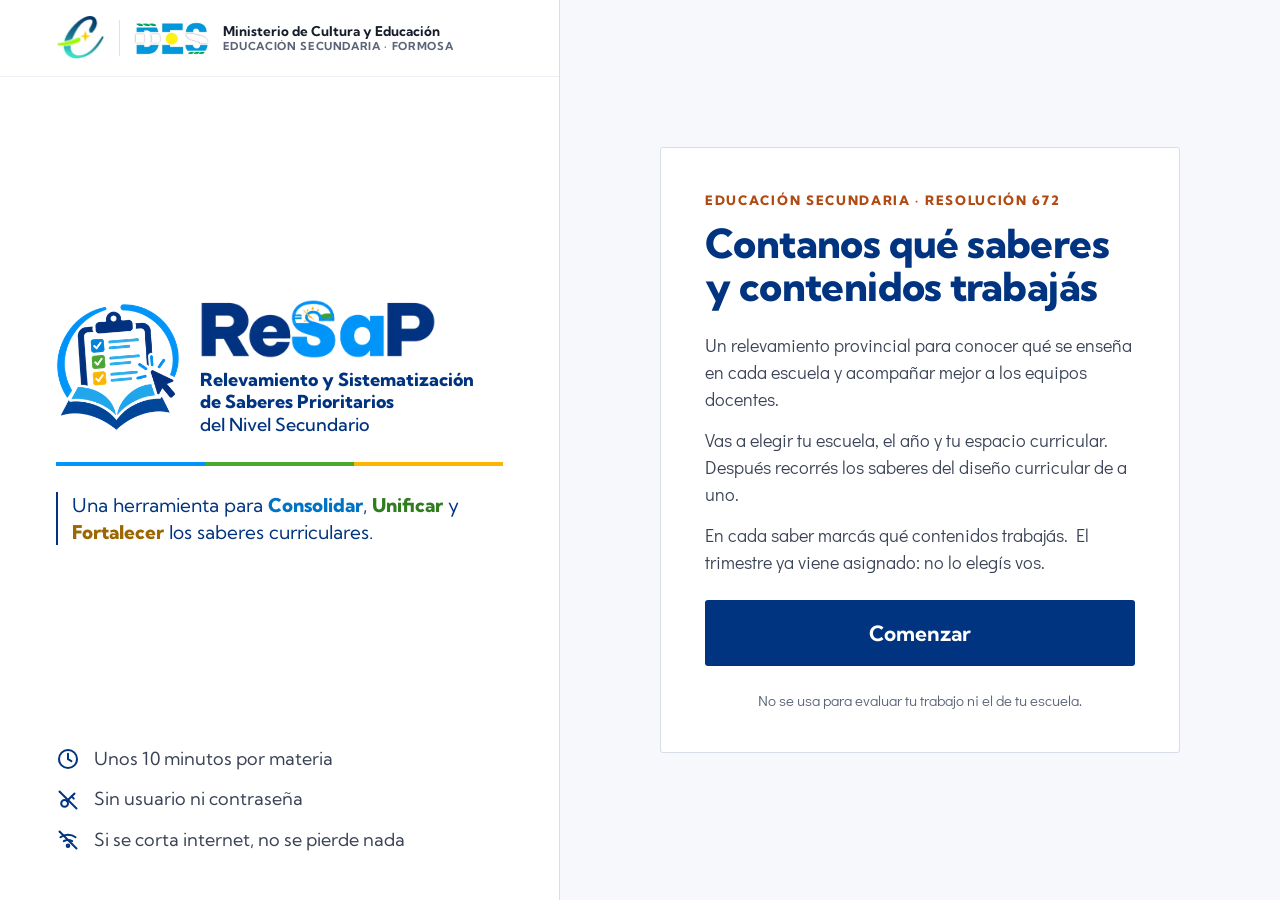
==== commit c763d88a: "Vista previa al compartir el link por WhatsApp Etiquetas Open Graph en el formulario y el panel, con" ====
--- a/index.html
+++ b/index.html
@@ -4,8 +4,23 @@
   <meta charset="utf-8">
   <meta name="viewport" content="width=device-width, initial-scale=1, viewport-fit=cover">
   <meta name="theme-color" content="#003380">
-  <meta name="description" content="ReSaP · Relevamiento y Sistematización de Saberes Prioritarios del Nivel Secundario — Provincia de Formosa. Contanos qué contenidos trabajás en tu materia.">
+  <meta name="description" content="ReSaP · Relevamiento y Sistematización de Saberes Prioritarios del Nivel Secundario — Provincia de Formosa. Contanos qué saberes y contenidos trabajás en tu materia.">
   <title>ReSaP — Relevamiento y Sistematización de Saberes Prioritarios</title>
+  <!-- Vista previa al compartir el link (WhatsApp, Facebook, Telegram). Las
+       direcciones van completas: el que arma la vista previa no sabe de qué
+       sitio viene. La imagen sale de assets/img/recortar_resap.py -->
+  <meta property="og:type" content="website">
+  <meta property="og:site_name" content="ReSaP · Ministerio de Cultura y Educación de Formosa">
+  <meta property="og:locale" content="es_AR">
+  <meta property="og:url" content="https://des-formosa.github.io/relevamiento-curricular/">
+  <meta property="og:title" content="ReSaP — Contanos qué saberes y contenidos trabajás">
+  <meta property="og:description" content="Relevamiento de saberes prioritarios del Nivel Secundario de Formosa. Son unos 10 minutos por materia, sin usuario ni contraseña.">
+  <meta property="og:image" content="https://des-formosa.github.io/relevamiento-curricular/assets/img/resap-compartir.jpg">
+  <meta property="og:image:type" content="image/jpeg">
+  <meta property="og:image:width" content="1200">
+  <meta property="og:image:height" content="630">
+  <meta property="og:image:alt" content="ReSaP: Relevamiento y Sistematización de Saberes Prioritarios del Nivel Secundario. Ministerio de Cultura y Educación y Dirección de Educación Secundaria de Formosa.">
+  <meta name="twitter:card" content="summary_large_image">
   <link rel="icon" type="image/png" href="assets/img/resap-icono.png">
   <link rel="apple-touch-icon" href="assets/img/resap-icono-180.png">
   <link rel="stylesheet" href="assets/estilos.css">
--- a/assets/estilos.css
+++ b/assets/estilos.css
@@ -1104,15 +1104,22 @@
   background: var(--velo);
   z-index: 20;
 }
+/* Nunca más alta que la pantalla: con zoom grande o el teléfono acostado, el
+   texto se desplaza y los dos botones quedan pegados abajo, a la vista */
 .hoja {
+  --relleno-abajo: calc(28px + env(safe-area-inset-bottom, 0px));
   position: fixed;
   left: 0;
   right: 0;
   bottom: 0;
   z-index: 21;
+  max-height: 100vh;
+  max-height: 100dvh;
+  overflow-y: auto;
+  overscroll-behavior: contain;
   background: var(--blanco);
   border-top: 3px solid var(--azul);
-  padding: 26px 24px calc(28px + env(safe-area-inset-bottom, 0px));
+  padding: 26px 24px 0;
   display: flex;
   flex-direction: column;
   gap: 16px;
@@ -1121,7 +1128,11 @@
 }
 .hoja__asa { width: 48px; height: 5px; border-radius: 3px; background: var(--borde); align-self: center; }
 .hoja__titulo { font-size: 25.5px; font-weight: 800; line-height: 1.15; letter-spacing: -0.015em; }
-.hoja__botones { display: flex; flex-direction: column; gap: 12px; margin-top: 2px; }
+.hoja__botones {
+  display: flex; flex-direction: column; gap: 12px;
+  position: sticky; bottom: 0; background: var(--blanco);
+  margin-top: -10px; padding: 12px 0 var(--relleno-abajo);
+}
 
 /* ---------- Resumen ---------- */
 
@@ -1363,6 +1374,13 @@
   }
   .bienvenida__panel .bajada { font-size: 18px; line-height: 1.5; }
   .bienvenida__panel .boton--primario { height: 66px; font-size: 21px; }
+  /* Pantallas de 1024 a 1279 (notebooks chicas, tablets acostadas): la tarjeta
+     queda angosta y el título larga a cuatro renglones, que empujan «Comenzar»
+     debajo del pliegue. Menos margen alrededor, la misma letra. */
+  @media (max-width: 1279px) {
+    .bienvenida__cuerpo { padding: 32px 28px; }
+    .bienvenida__panel { padding: 32px 30px 30px; gap: 20px; }
+  }
 
   /* Carga con barra lateral (el fondo blanco del lateral cubre toda la altura) */
   .carga {
